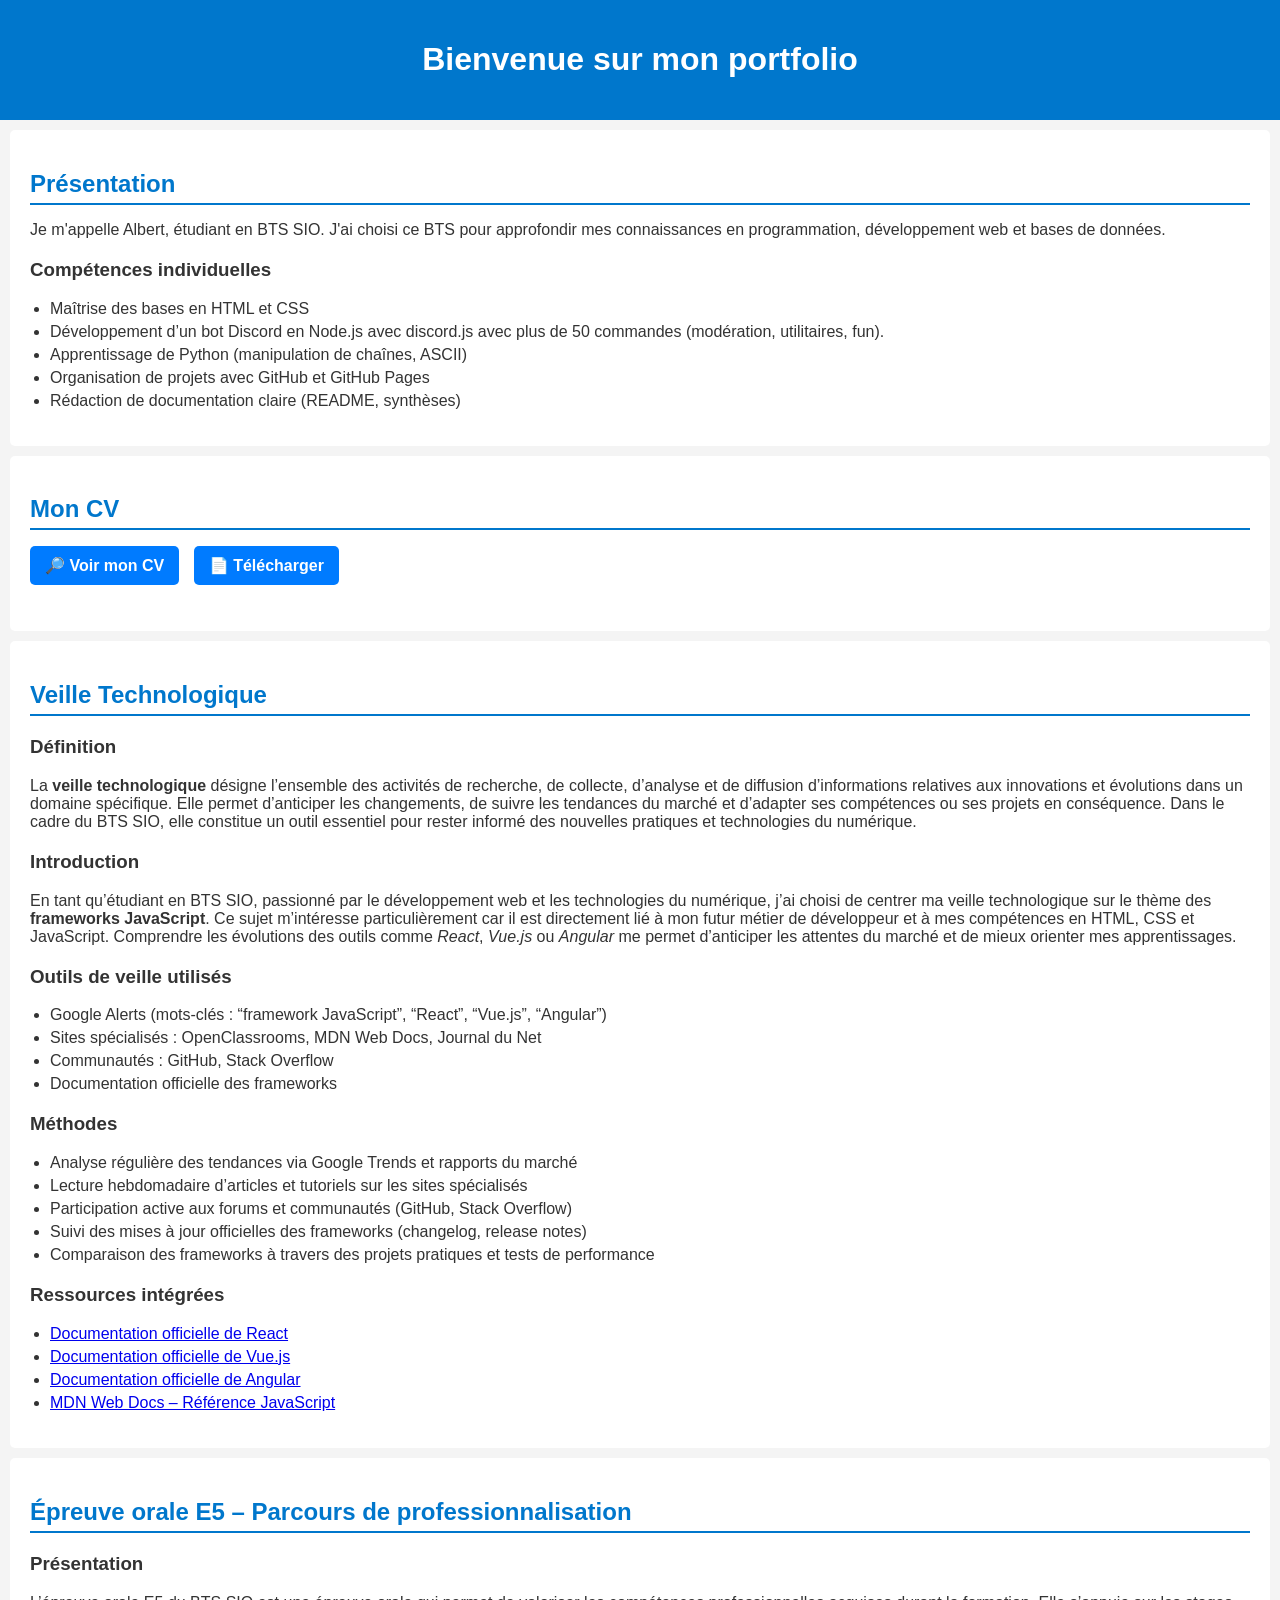
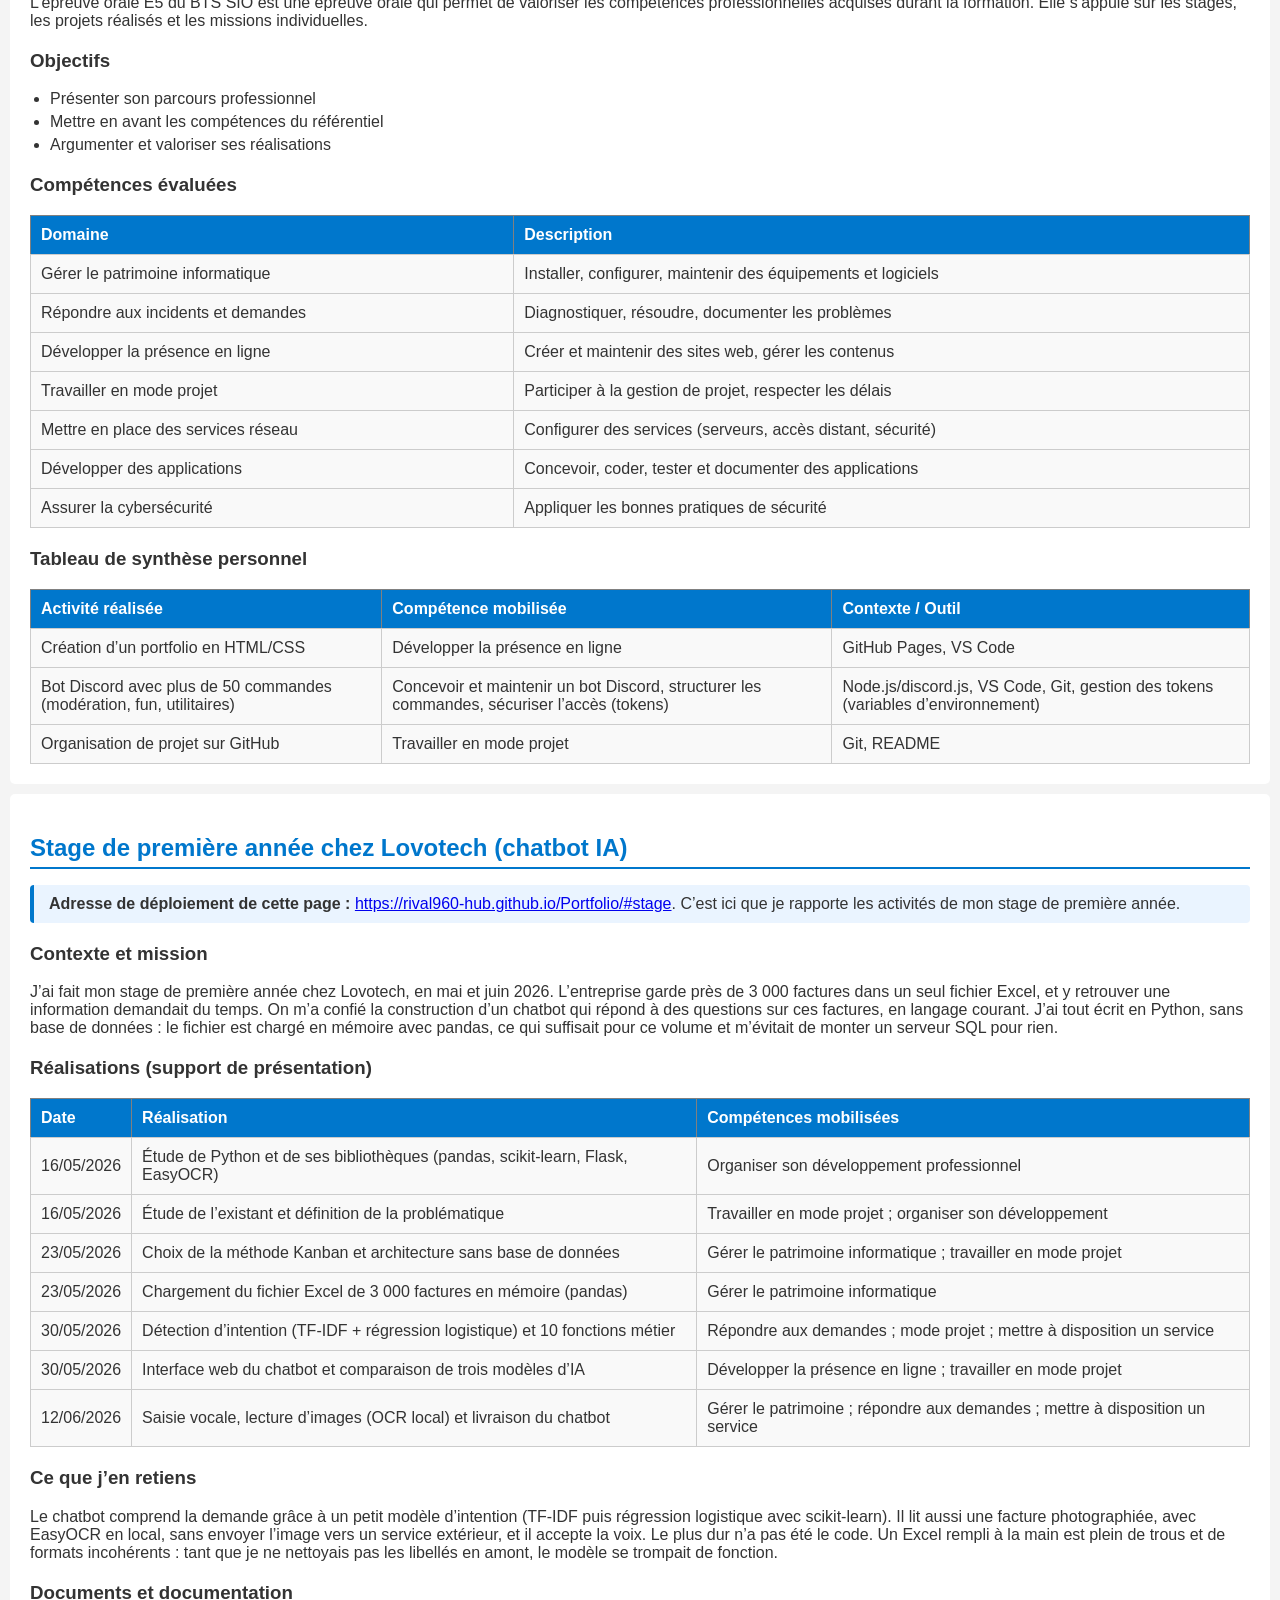
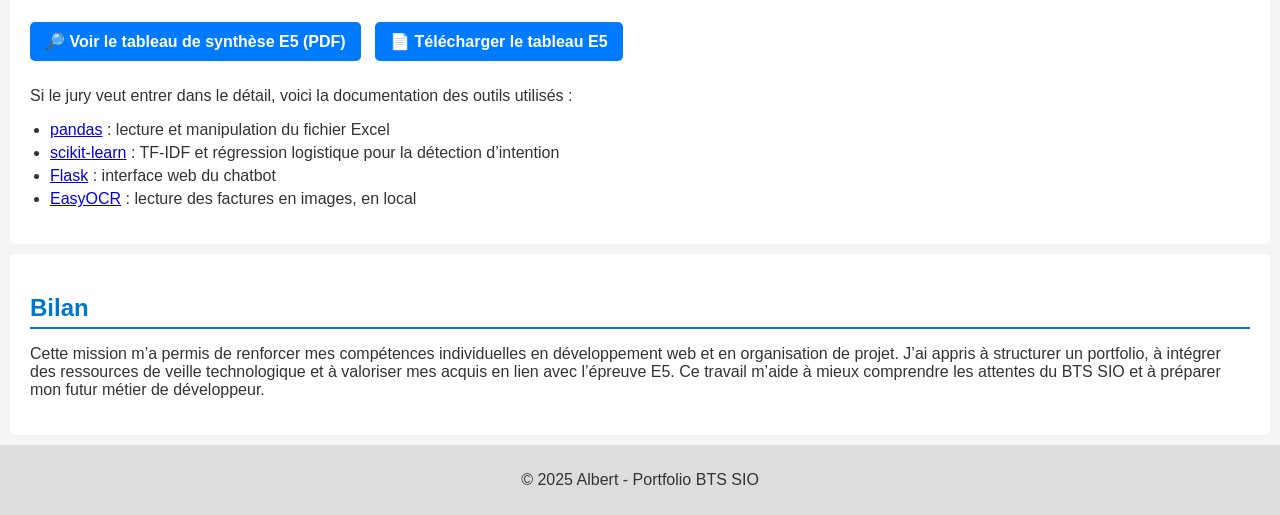
==== index.html @ 411bcbf0 "Add files via upload" ====
<!DOCTYPE html>
<html lang="fr">
<head>
  <meta charset="UTF-8">
  <title>Albert – Portfolio BTS SIO</title>
  <link rel="stylesheet" href="style.css">
  <link rel="icon" type="image/png" href="logo.png">
</head>
<body>
  <header>
    <h1>Bienvenue sur mon portfolio</h1>
  </header>

  <section id="presentation">
  <h2>Présentation</h2>
  <p>Je m'appelle Albert, étudiant en BTS SIO. 
     J'ai choisi ce BTS pour approfondir mes connaissances en programmation, 
     développement web et bases de données.</p>
  <h3>Compétences individuelles</h3>
  <ul>
    <li>Maîtrise des bases en HTML et CSS</li>
    <li>Développement d’un bot Discord en Node.js avec discord.js avec plus de 50 commandes (modération, utilitaires, fun).</li>
    <li>Apprentissage de Python (manipulation de chaînes, ASCII)</li>
    <li>Organisation de projets avec GitHub et GitHub Pages</li>
    <li>Rédaction de documentation claire (README, synthèses)</li>
  </ul>
</section>

  <section id="cv">
    <h2>Mon CV</h2>
    <p>
  <a href="cv.pdf" target="_blank" class="btn-download">🔎 Voir mon CV</a>
  <a href="cv.pdf" download="Albert_CV.pdf" class="btn-download">📄 Télécharger</a>
    </p>
  </section>

  <section id="veille">
  <h2>Veille Technologique</h2>

    <h3>Définition</h3>
  <p>
    La <strong>veille technologique</strong> désigne l’ensemble des activités de recherche, de collecte,
    d’analyse et de diffusion d’informations relatives aux innovations et évolutions dans un domaine
    spécifique. Elle permet d’anticiper les changements, de suivre les tendances du marché et d’adapter
    ses compétences ou ses projets en conséquence. Dans le cadre du BTS SIO, elle constitue un outil
    essentiel pour rester informé des nouvelles pratiques et technologies du numérique.
  </p>

  <h3>Introduction</h3>
  <p>
    En tant qu’étudiant en BTS SIO, passionné par le développement web et les technologies du numérique,
    j’ai choisi de centrer ma veille technologique sur le thème des <strong>frameworks JavaScript</strong>.
    Ce sujet m’intéresse particulièrement car il est directement lié à mon futur métier de développeur
    et à mes compétences en HTML, CSS et JavaScript. Comprendre les évolutions des outils comme
    <em>React</em>, <em>Vue.js</em> ou <em>Angular</em> me permet d’anticiper les attentes du marché
    et de mieux orienter mes apprentissages.
  </p>

  <h3>Outils de veille utilisés</h3>
  <ul>
    <li>Google Alerts (mots-clés : “framework JavaScript”, “React”, “Vue.js”, “Angular”)</li>
    <li>Sites spécialisés : OpenClassrooms, MDN Web Docs, Journal du Net</li>
    <li>Communautés : GitHub, Stack Overflow</li>
    <li>Documentation officielle des frameworks</li>
  </ul>

    <h3>Méthodes</h3>
  <ul>
    <li>Analyse régulière des tendances via Google Trends et rapports du marché</li>
    <li>Lecture hebdomadaire d’articles et tutoriels sur les sites spécialisés</li>
    <li>Participation active aux forums et communautés (GitHub, Stack Overflow)</li>
    <li>Suivi des mises à jour officielles des frameworks (changelog, release notes)</li>
    <li>Comparaison des frameworks à travers des projets pratiques et tests de performance</li>
  </ul>

  <h3>Ressources intégrées</h3>
  <ul>
    <li><a href="https://react.dev/">Documentation officielle de React</a></li>
    <li><a href="https://vuejs.org/">Documentation officielle de Vue.js</a></li>
    <li><a href="https://angular.io/">Documentation officielle de Angular</a></li>
    <li><a href="https://developer.mozilla.org/fr/">MDN Web Docs – Référence JavaScript</a></li>
  </ul>
</section>

  <section id="e5">
  <h2>Épreuve orale E5 – Parcours de professionnalisation</h2>

  <h3>Présentation</h3>
  <p>
    L’épreuve orale E5 du BTS SIO est une épreuve orale qui permet de valoriser les compétences professionnelles 
    acquises durant la formation. Elle s’appuie sur les stages, les projets réalisés et les missions individuelles.
  </p>

  <h3>Objectifs</h3>
  <ul>
    <li>Présenter son parcours professionnel</li>
    <li>Mettre en avant les compétences du référentiel</li>
    <li>Argumenter et valoriser ses réalisations</li>
  </ul>

  <h3>Compétences évaluées</h3>
  <table border="1" cellpadding="8" cellspacing="0">
    <thead>
      <tr>
        <th>Domaine</th>
        <th>Description</th>
      </tr>
    </thead>
    <tbody>
      <tr>
        <td>Gérer le patrimoine informatique</td>
        <td>Installer, configurer, maintenir des équipements et logiciels</td>
      </tr>
      <tr>
        <td>Répondre aux incidents et demandes</td>
        <td>Diagnostiquer, résoudre, documenter les problèmes</td>
      </tr>
      <tr>
        <td>Développer la présence en ligne</td>
        <td>Créer et maintenir des sites web, gérer les contenus</td>
      </tr>
      <tr>
        <td>Travailler en mode projet</td>
        <td>Participer à la gestion de projet, respecter les délais</td>
      </tr>
      <tr>
        <td>Mettre en place des services réseau</td>
        <td>Configurer des services (serveurs, accès distant, sécurité)</td>
      </tr>
      <tr>
        <td>Développer des applications</td>
        <td>Concevoir, coder, tester et documenter des applications</td>
      </tr>
      <tr>
        <td>Assurer la cybersécurité</td>
        <td>Appliquer les bonnes pratiques de sécurité</td>
      </tr>
    </tbody>
  </table>

  <h3>Tableau de synthèse personnel</h3>
  <table border="1" cellpadding="8" cellspacing="0">
    <thead>
      <tr>
        <th>Activité réalisée</th>
        <th>Compétence mobilisée</th>
        <th>Contexte / Outil</th>
      </tr>
    </thead>
    <tbody>
      <tr>
        <td>Création d’un portfolio en HTML/CSS</td>
        <td>Développer la présence en ligne</td>
        <td>GitHub Pages, VS Code</td>
      </tr>
      <tr>
        <td>Bot Discord avec plus de 50 commandes (modération, fun, utilitaires)</td>
        <td>Concevoir et maintenir un bot Discord, structurer les commandes, sécuriser l’accès (tokens)</td>
        <td>Node.js/discord.js, VS Code, Git, gestion des tokens (variables d’environnement)</td>
      </tr>
      <tr>
        <td>Organisation de projet sur GitHub</td>
        <td>Travailler en mode projet</td>
        <td>Git, README</td>
      </tr>
    </tbody>
  </table>
</section>

  <section id="stage">
  <h2>Stage de première année chez Lovotech (chatbot IA)</h2>

  <p class="deploiement">
    <strong>Adresse de déploiement de cette page :</strong>
    <a href="https://rival960-hub.github.io/Portfolio/#stage">https://rival960-hub.github.io/Portfolio/#stage</a>.
    C’est ici que je rapporte les activités de mon stage de première année.
  </p>

  <h3>Contexte et mission</h3>
  <p>
    J’ai fait mon stage de première année chez Lovotech, en mai et juin 2026. L’entreprise garde
    près de 3 000 factures dans un seul fichier Excel, et y retrouver une information demandait du
    temps. On m’a confié la construction d’un chatbot qui répond à des questions sur ces factures,
    en langage courant. J’ai tout écrit en Python, sans base de données : le fichier est chargé en
    mémoire avec pandas, ce qui suffisait pour ce volume et m’évitait de monter un serveur SQL pour rien.
  </p>

  <h3>Réalisations (support de présentation)</h3>
  <table border="1" cellpadding="8" cellspacing="0">
    <thead>
      <tr>
        <th>Date</th>
        <th>Réalisation</th>
        <th>Compétences mobilisées</th>
      </tr>
    </thead>
    <tbody>
      <tr>
        <td>16/05/2026</td>
        <td>Étude de Python et de ses bibliothèques (pandas, scikit-learn, Flask, EasyOCR)</td>
        <td>Organiser son développement professionnel</td>
      </tr>
      <tr>
        <td>16/05/2026</td>
        <td>Étude de l’existant et définition de la problématique</td>
        <td>Travailler en mode projet ; organiser son développement</td>
      </tr>
      <tr>
        <td>23/05/2026</td>
        <td>Choix de la méthode Kanban et architecture sans base de données</td>
        <td>Gérer le patrimoine informatique ; travailler en mode projet</td>
      </tr>
      <tr>
        <td>23/05/2026</td>
        <td>Chargement du fichier Excel de 3 000 factures en mémoire (pandas)</td>
        <td>Gérer le patrimoine informatique</td>
      </tr>
      <tr>
        <td>30/05/2026</td>
        <td>Détection d’intention (TF-IDF + régression logistique) et 10 fonctions métier</td>
        <td>Répondre aux demandes ; mode projet ; mettre à disposition un service</td>
      </tr>
      <tr>
        <td>30/05/2026</td>
        <td>Interface web du chatbot et comparaison de trois modèles d’IA</td>
        <td>Développer la présence en ligne ; travailler en mode projet</td>
      </tr>
      <tr>
        <td>12/06/2026</td>
        <td>Saisie vocale, lecture d’images (OCR local) et livraison du chatbot</td>
        <td>Gérer le patrimoine ; répondre aux demandes ; mettre à disposition un service</td>
      </tr>
    </tbody>
  </table>

  <h3>Ce que j’en retiens</h3>
  <p>
    Le chatbot comprend la demande grâce à un petit modèle d’intention (TF-IDF puis régression
    logistique avec scikit-learn). Il lit aussi une facture photographiée, avec EasyOCR en local,
    sans envoyer l’image vers un service extérieur, et il accepte la voix. Le plus dur n’a pas été
    le code. Un Excel rempli à la main est plein de trous et de formats incohérents : tant que je ne
    nettoyais pas les libellés en amont, le modèle se trompait de fonction.
  </p>

  <h3>Documents et documentation</h3>
  <p>
    <a href="Tableau_Synthese_E5_BTS_SIO_Lovotech.pdf" target="_blank" class="btn-download">🔎 Voir le tableau de synthèse E5 (PDF)</a>
    <a href="Tableau_Synthese_E5_BTS_SIO_Lovotech.pdf" download class="btn-download">📄 Télécharger le tableau E5</a>
  </p>
  <p>Si le jury veut entrer dans le détail, voici la documentation des outils utilisés :</p>
  <ul>
    <li><a href="https://pandas.pydata.org/docs/" target="_blank">pandas</a> : lecture et manipulation du fichier Excel</li>
    <li><a href="https://scikit-learn.org/stable/" target="_blank">scikit-learn</a> : TF-IDF et régression logistique pour la détection d’intention</li>
    <li><a href="https://flask.palletsprojects.com/" target="_blank">Flask</a> : interface web du chatbot</li>
    <li><a href="https://www.jaided.ai/easyocr/" target="_blank">EasyOCR</a> : lecture des factures en images, en local</li>
  </ul>
</section>

  <section id="bilan">
  <h2>Bilan</h2>
  <p>
    Cette mission m’a permis de renforcer mes compétences individuelles en développement web et en organisation de projet.
    J’ai appris à structurer un portfolio, à intégrer des ressources de veille technologique et à valoriser mes acquis
    en lien avec l’épreuve E5. Ce travail m’aide à mieux comprendre les attentes du BTS SIO et à préparer mon futur métier
    de développeur.
  </p>
</section>

  <footer>
    <p>© 2025 Albert - Portfolio BTS SIO</p>
  </footer>
</body>
</html>
---- style.css ----
body {
  font-family: Arial, sans-serif;
  margin: 0;
  padding: 0;
  background: #f4f4f4;
  color: #333;
}

header {
  background: #0077cc;
  color: white;
  padding: 20px;
  text-align: center;
}

nav ul {
  list-style: none;
  padding: 0;
}

nav ul li {
  display: inline;
  margin: 0 10px;
}

/* Les sections de tout le web */
section {
  padding: 20px;
  background: white;
  margin: 10px;
  border-radius: 5px;
}

/* Le bas du web */
footer {
  text-align: center;
  padding: 10px;
  background: #ddd;

}

/* Titres internes */
section h2 {
  color: #0077cc;
  border-bottom: 2px solid #0077cc;
  padding-bottom: 5px;
  margin-bottom: 15px;
}

section h3 {
  color: #333;
  margin-top: 20px;
}

/* Tableaux */
table {
  width: 100%;
  border-collapse: collapse;
  margin-top: 10px;
}

table th {
  background-color: #0077cc;
  color: white;
  padding: 10px;
  text-align: left;
}

table td {
  background-color: #f9f9f9;
  padding: 10px;
  border: 1px solid #ccc;
}

/* Liste à puces */
ul {
  padding-left: 20px;
}

ul li {
  margin-bottom: 5px;
}

/* Bloc adresse de déploiement (section stage) */
.deploiement {
  background-color: #eaf4ff;
  border-left: 4px solid #0077cc;
  padding: 10px 15px;
  border-radius: 4px;
}

.btn-download {
  display: inline-block;
  background-color: #007BFF; /* bleu moderne */
  color: white;
  padding: 10px 15px;
  border-radius: 5px;
  text-decoration: none;
  font-weight: bold;
  transition: background-color 0.3s ease;
  margin-right: 10px; /* espace entre les boutons */
  margin-bottom: 10px; /* évite le chevauchement vertical si responsive */
  white-space: nowrap; /* empêche le texte de passer à la ligne */
}

.btn-download:hover {
  background-color: #0056b3; /* bleu plus foncé au survol */
}
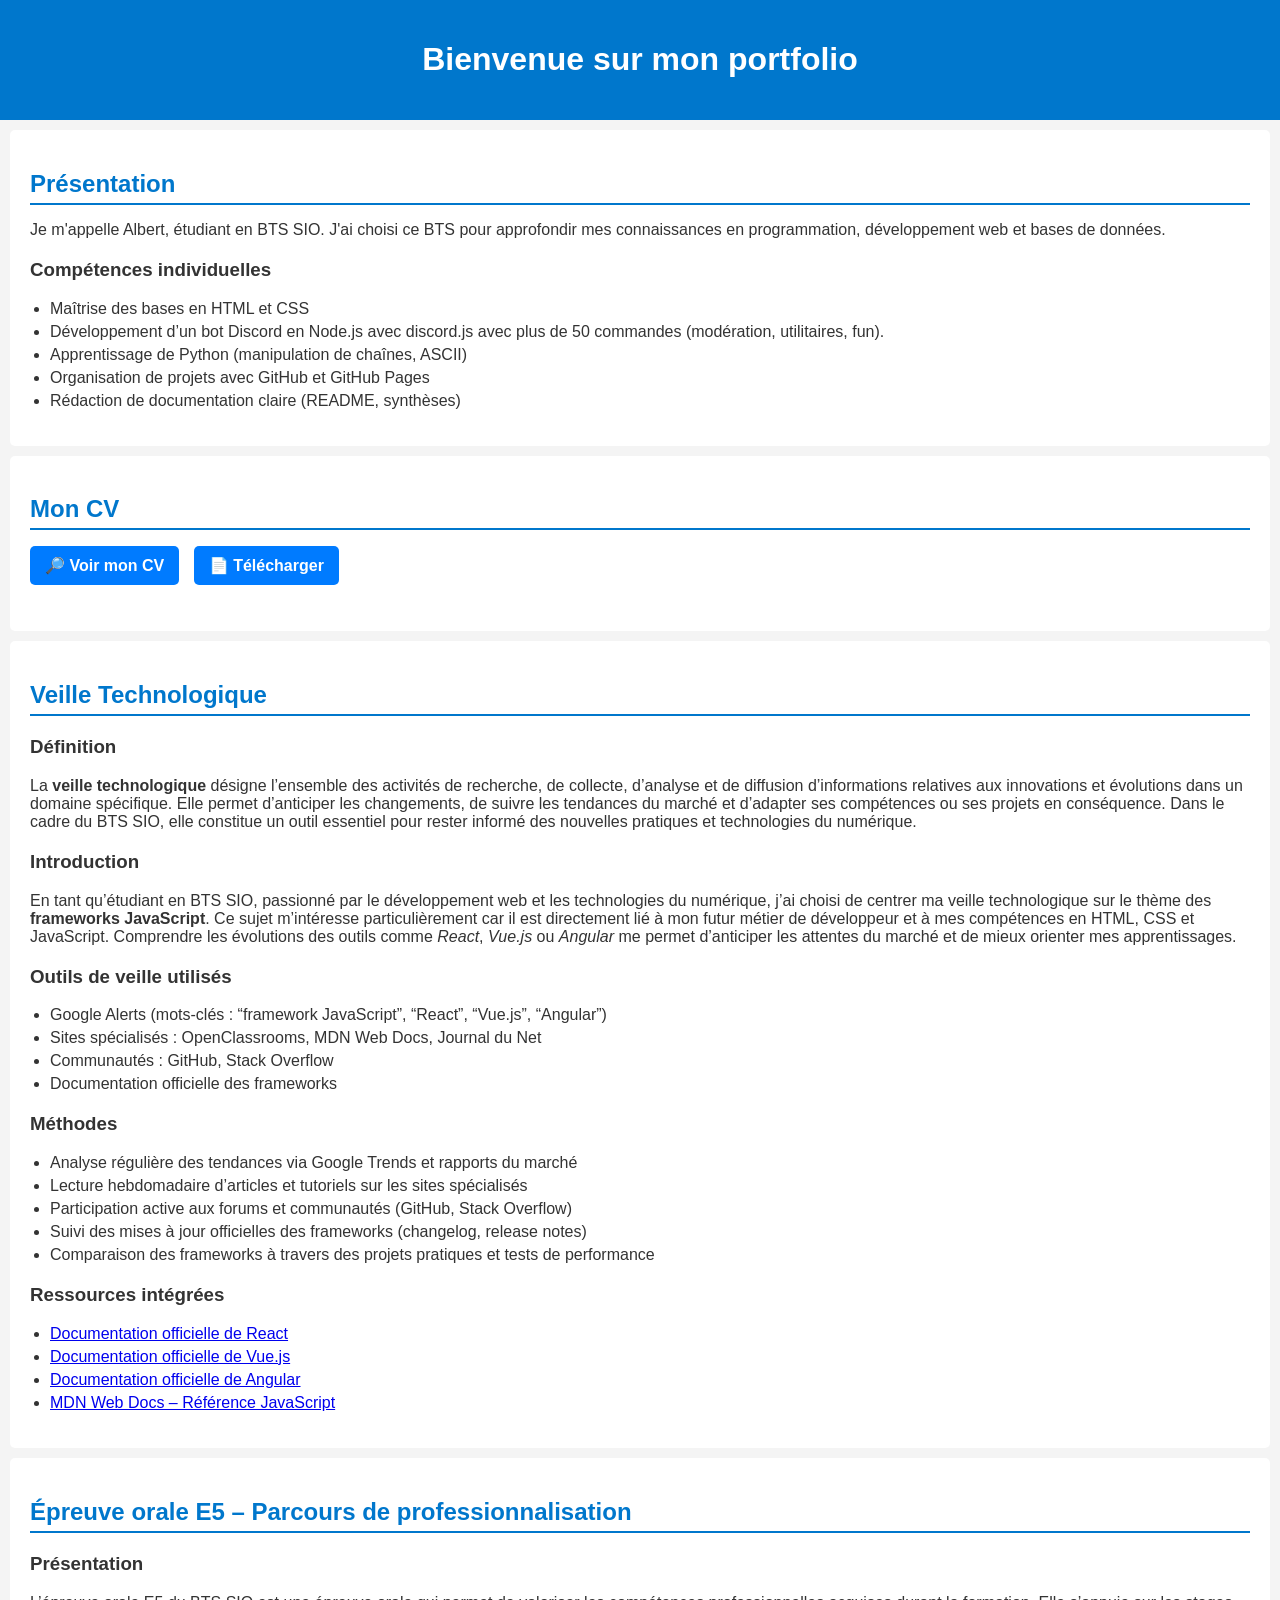
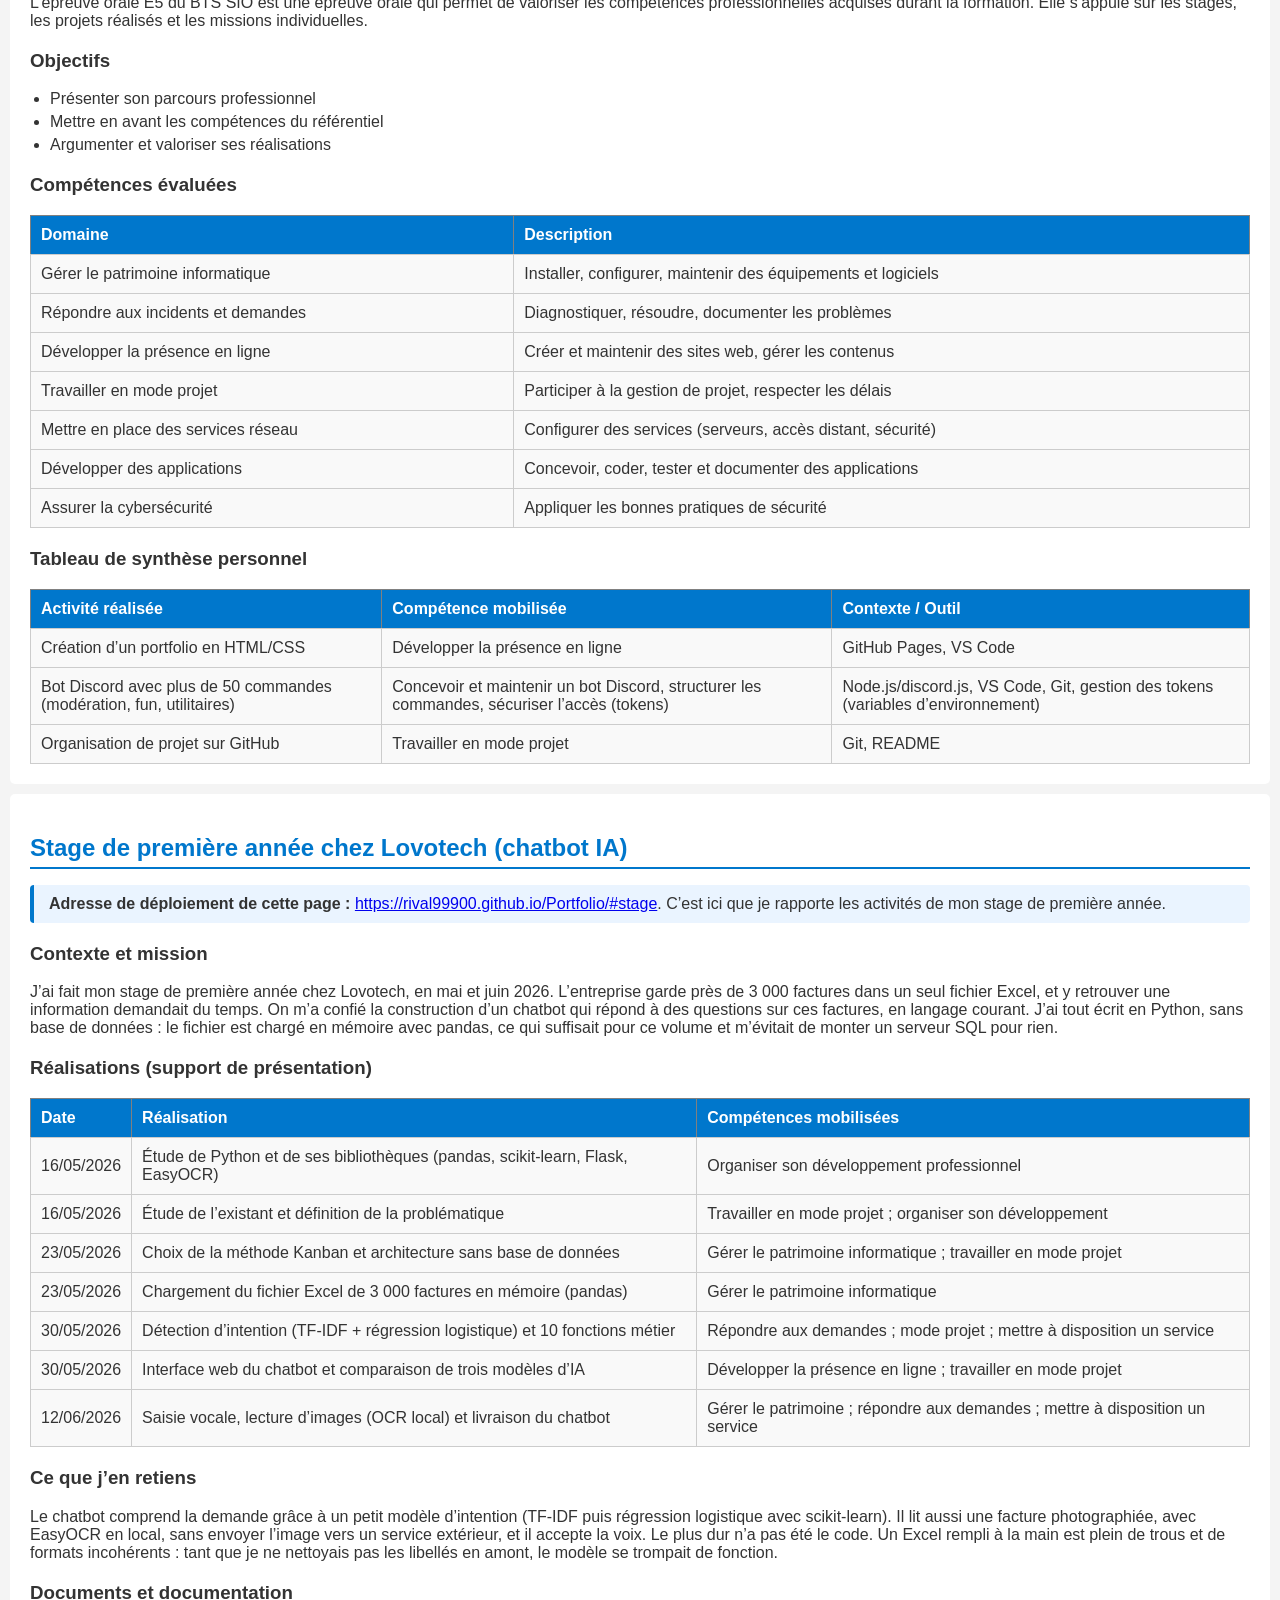
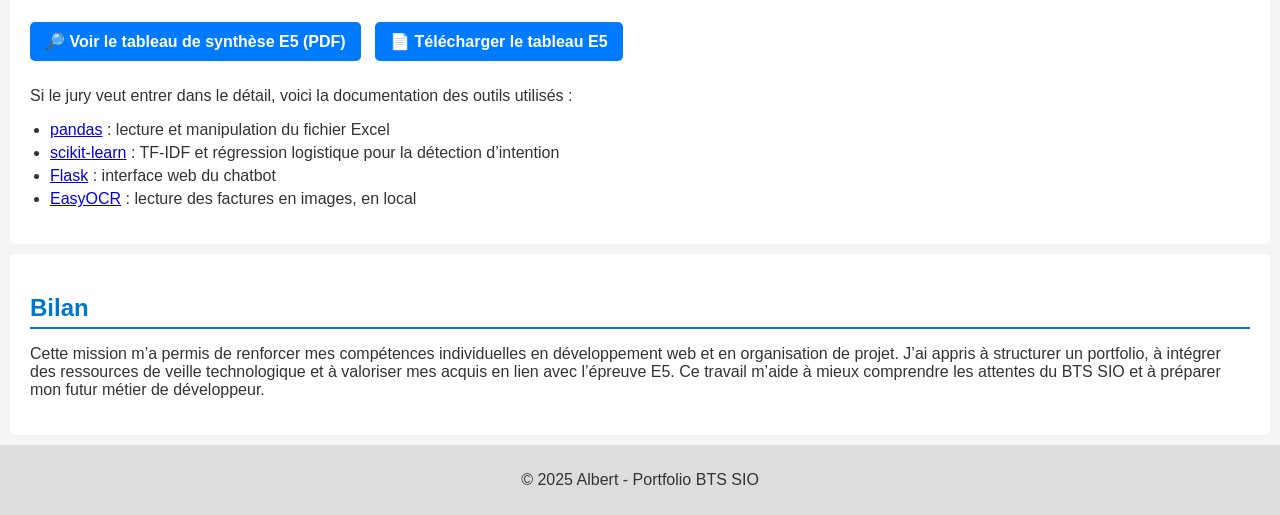
==== commit c3168d62: "Update index.html" ====
--- a/index.html
+++ b/index.html
@@ -172,7 +172,7 @@
 
   <p class="deploiement">
     <strong>Adresse de déploiement de cette page :</strong>
-    <a href="https://rival960-hub.github.io/Portfolio/#stage">https://rival960-hub.github.io/Portfolio/#stage</a>.
+    <a href="https://rival960-hub.github.io/Portfolio/#stage">https://rival99900.github.io/Portfolio/#stage</a>.
     C’est ici que je rapporte les activités de mon stage de première année.
   </p>
 
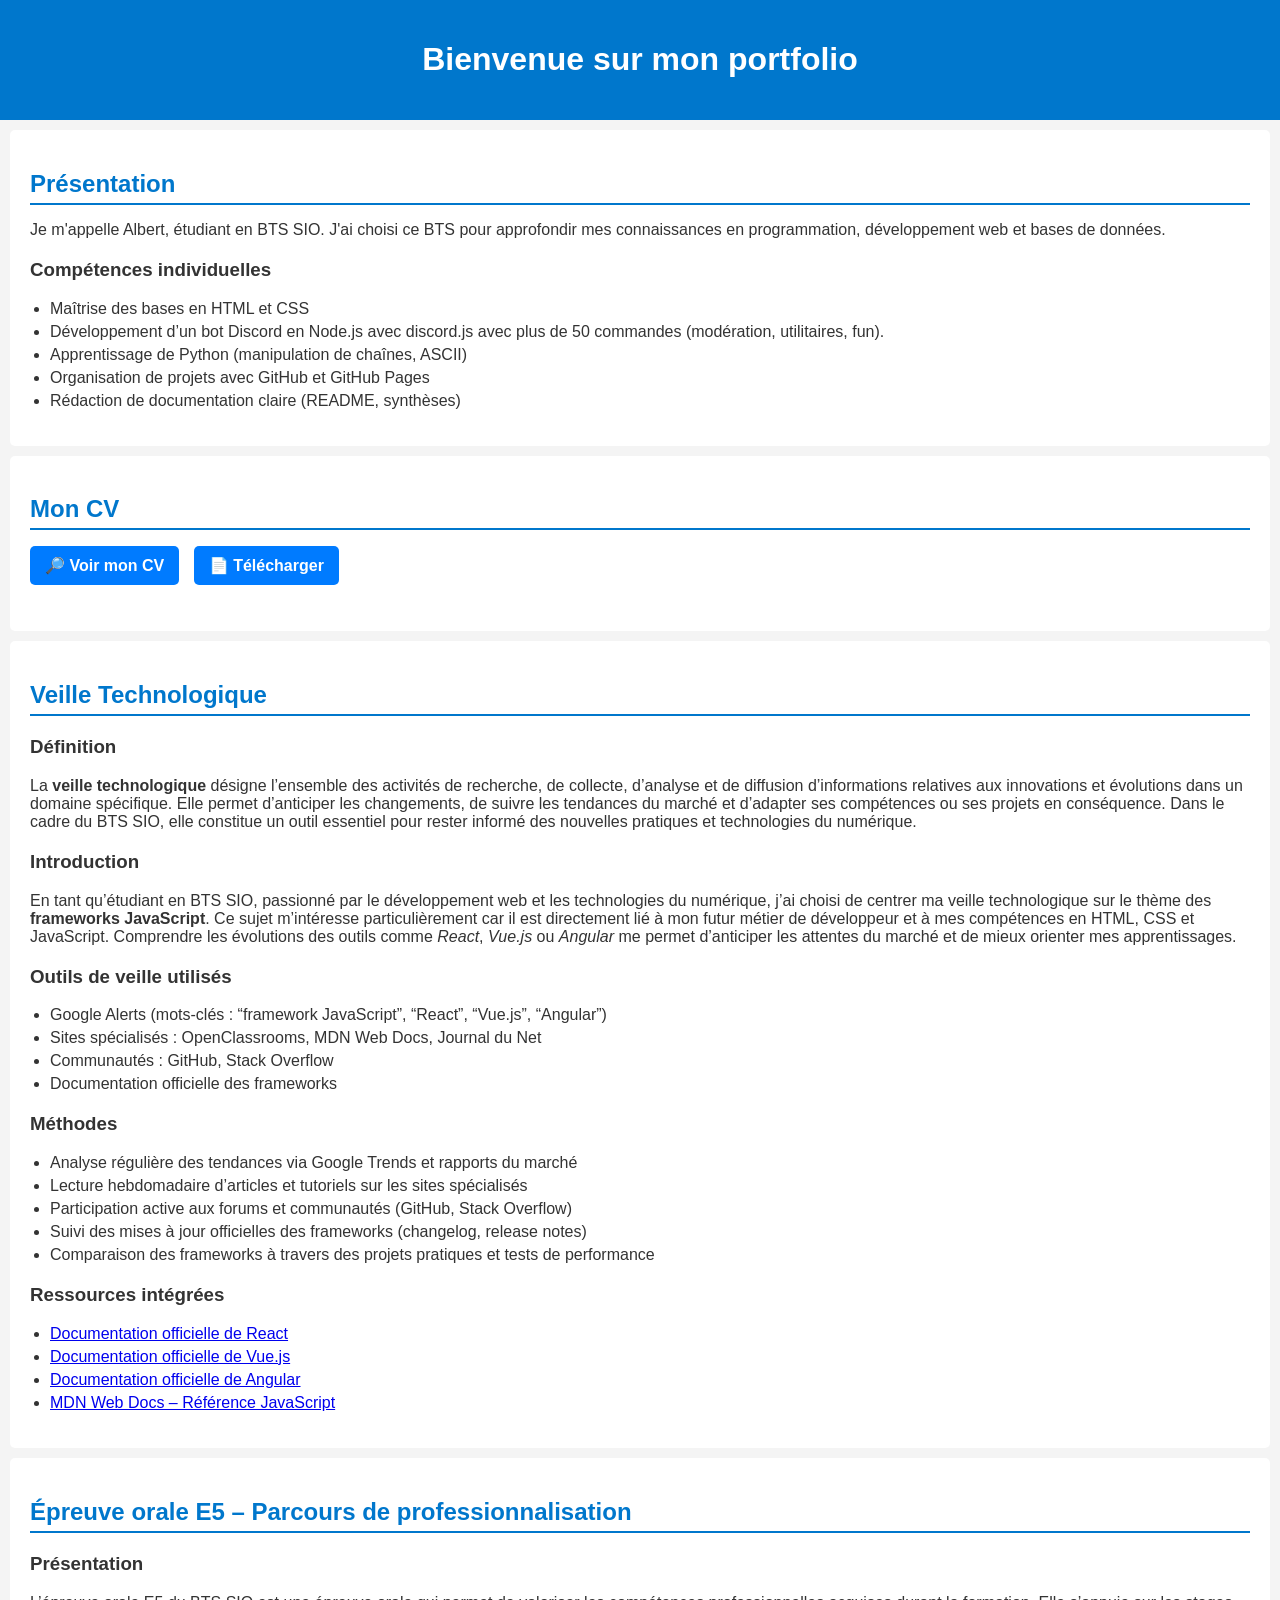
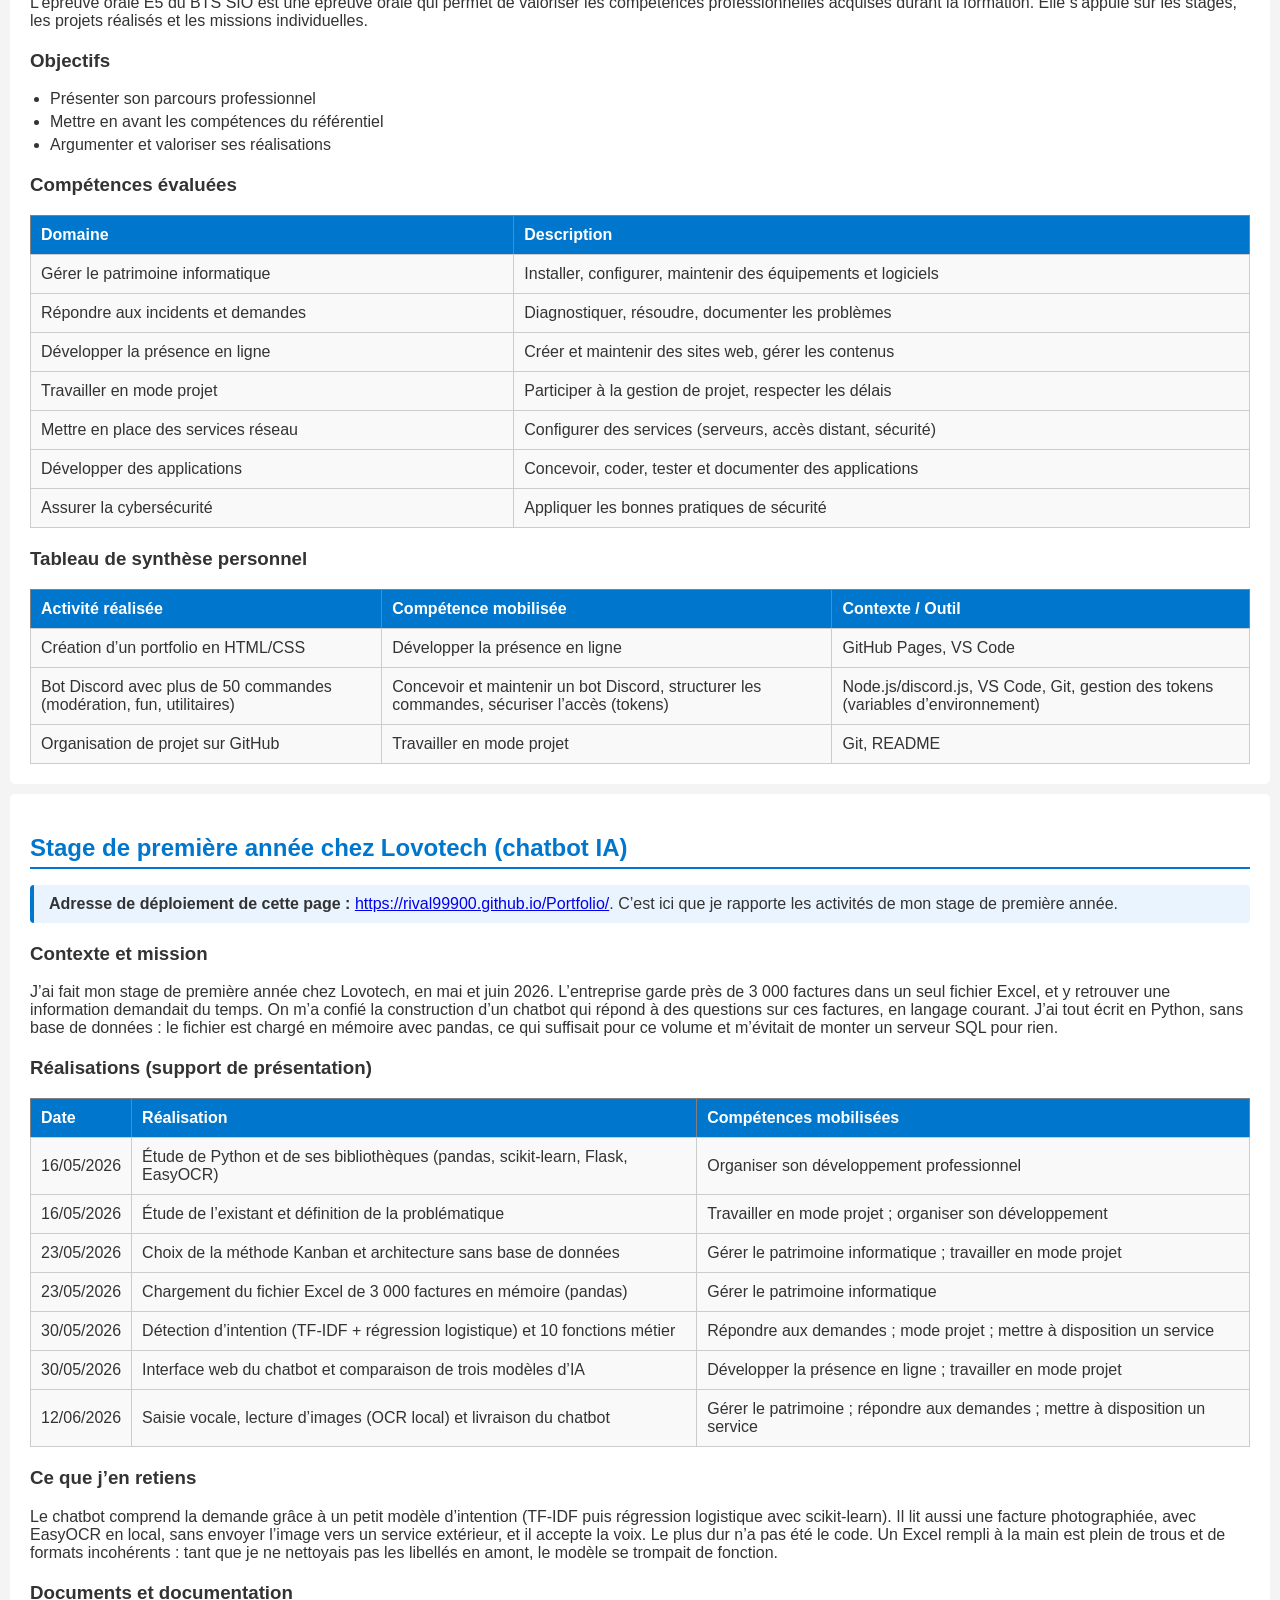
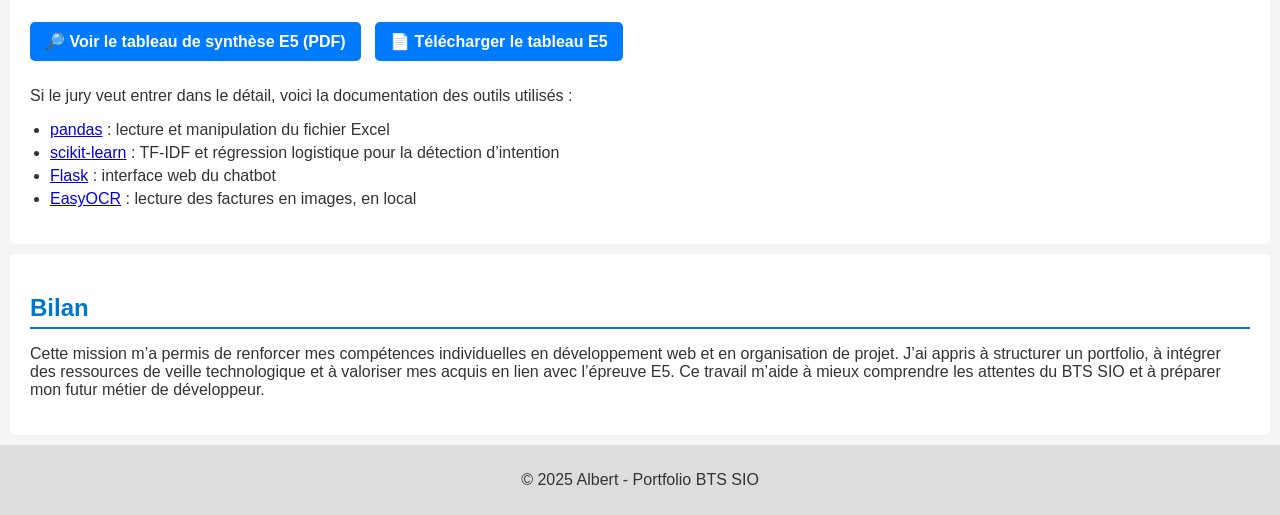
==== commit fcf5e99d: "Update index.html" ====
--- a/index.html
+++ b/index.html
@@ -172,7 +172,7 @@
 
   <p class="deploiement">
     <strong>Adresse de déploiement de cette page :</strong>
-    <a href="https://rival960-hub.github.io/Portfolio/#stage">https://rival99900.github.io/Portfolio/#stage</a>.
+    <a href="https://rival960-hub.github.io/Portfolio/#stage">https://rival99900.github.io/Portfolio/</a>.
     C’est ici que je rapporte les activités de mon stage de première année.
   </p>
 
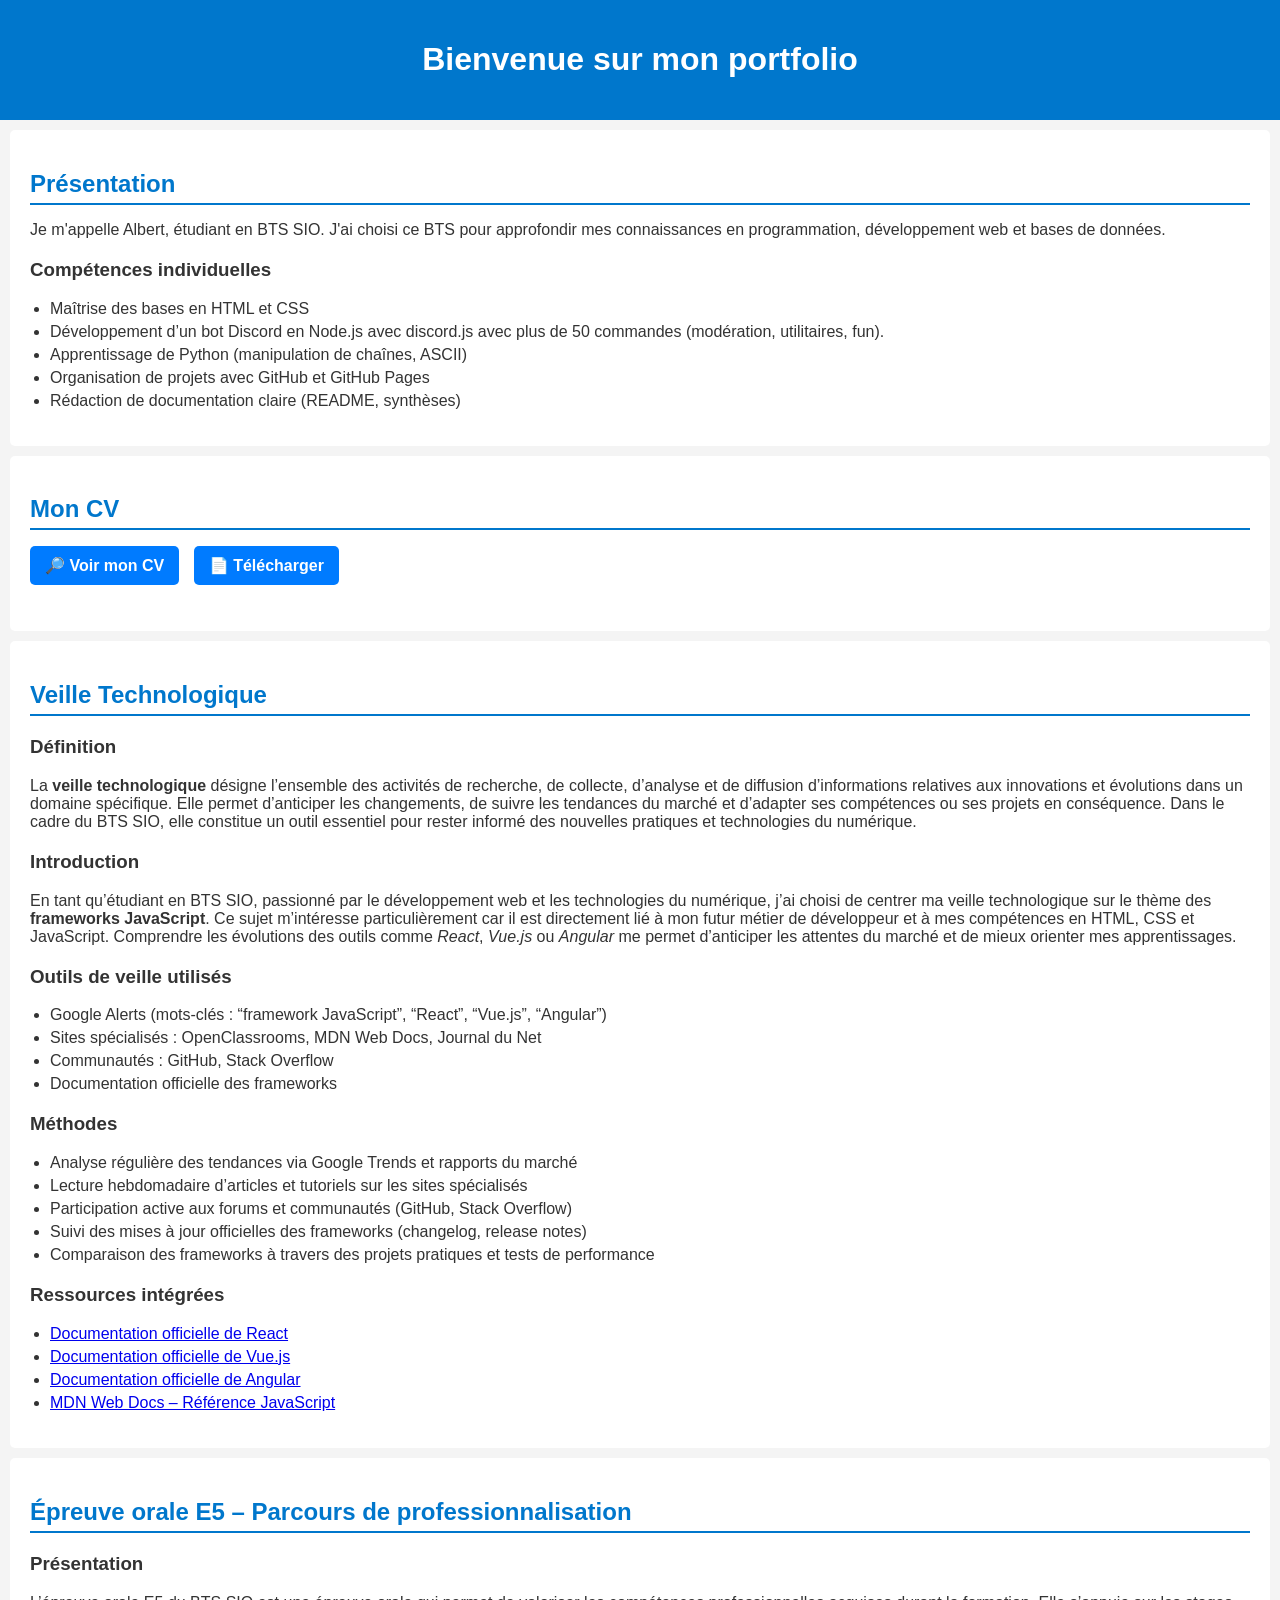
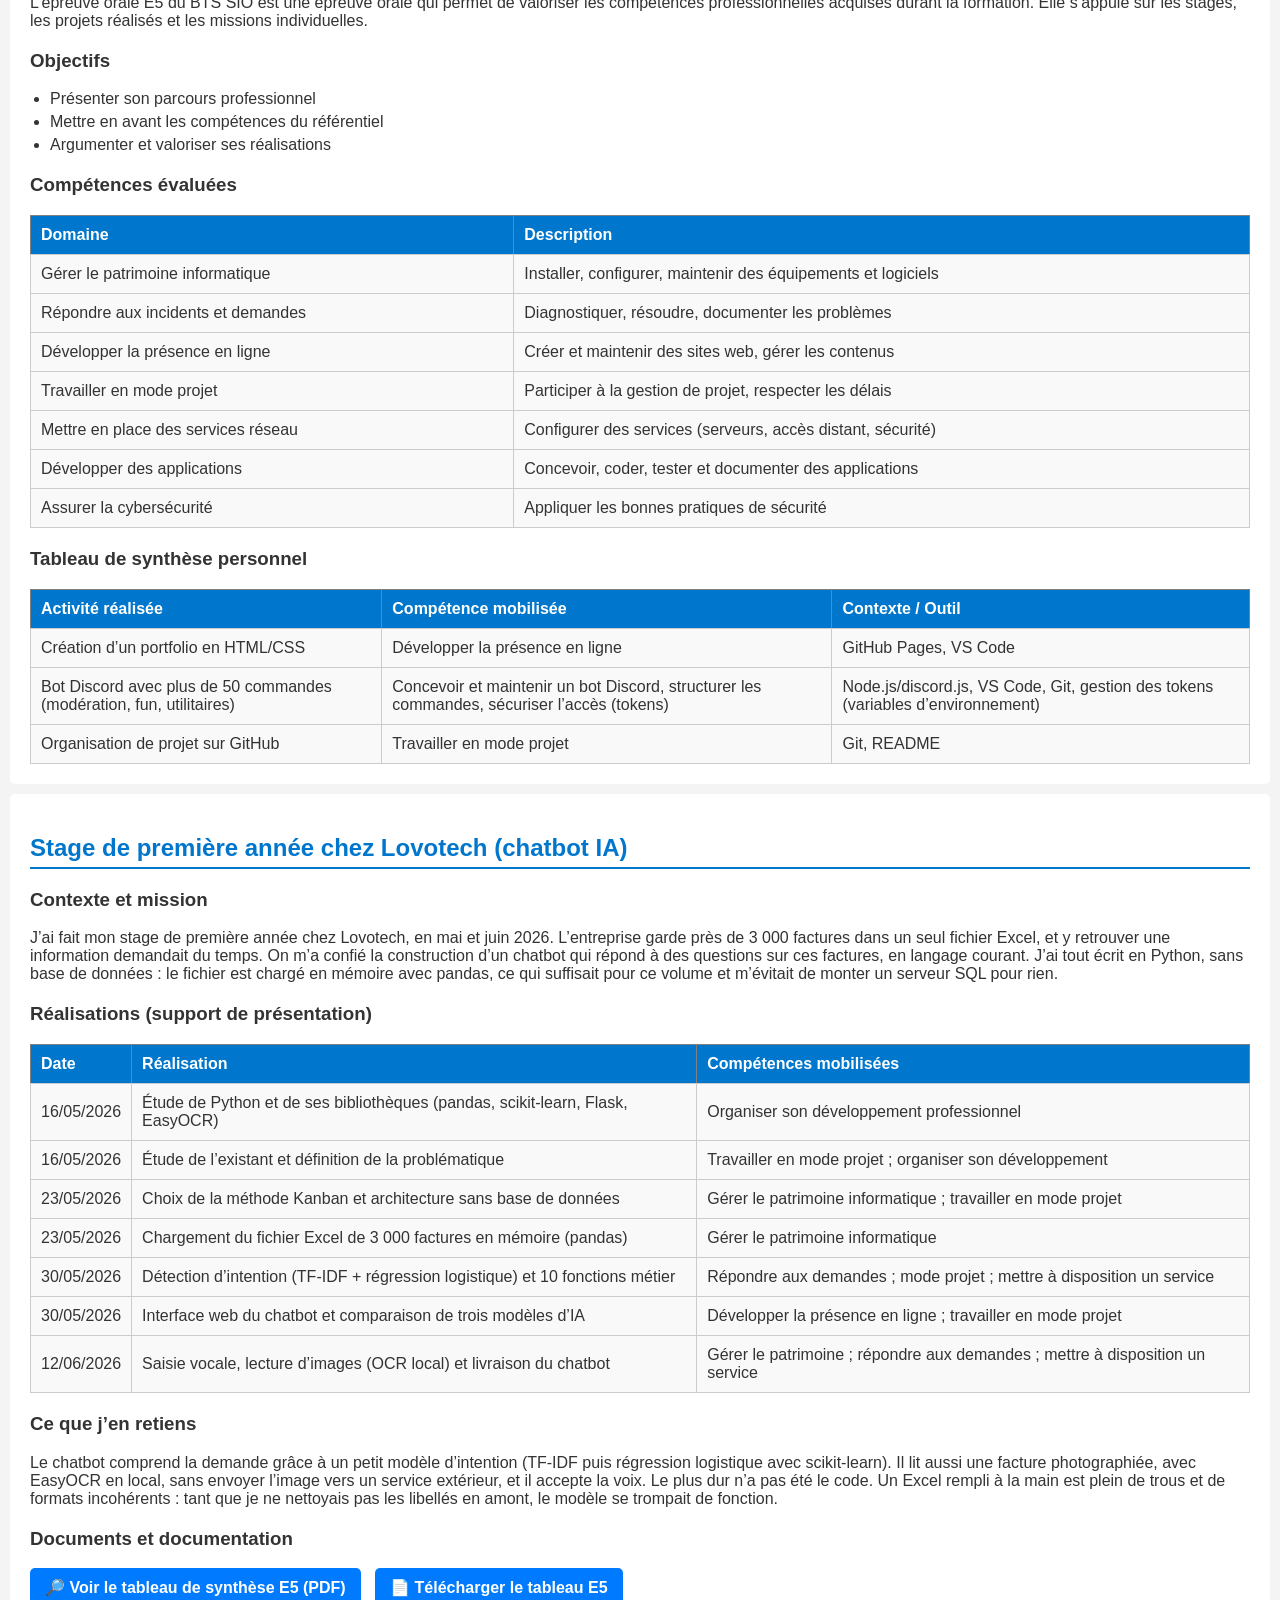
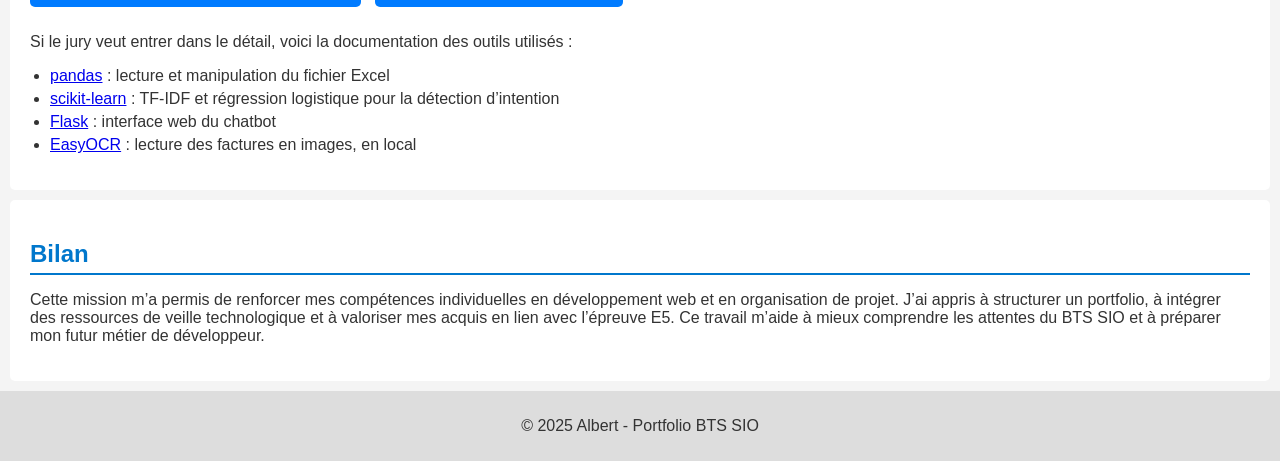
==== commit d7d1a06e: "Maj de l'index.php Suppression d'une phrase qui ne sert a rien." ====
--- a/index.html
+++ b/index.html
@@ -170,12 +170,6 @@
   <section id="stage">
   <h2>Stage de première année chez Lovotech (chatbot IA)</h2>
 
-  <p class="deploiement">
-    <strong>Adresse de déploiement de cette page :</strong>
-    <a href="https://rival960-hub.github.io/Portfolio/#stage">https://rival99900.github.io/Portfolio/</a>.
-    C’est ici que je rapporte les activités de mon stage de première année.
-  </p>
-
   <h3>Contexte et mission</h3>
   <p>
     J’ai fait mon stage de première année chez Lovotech, en mai et juin 2026. L’entreprise garde
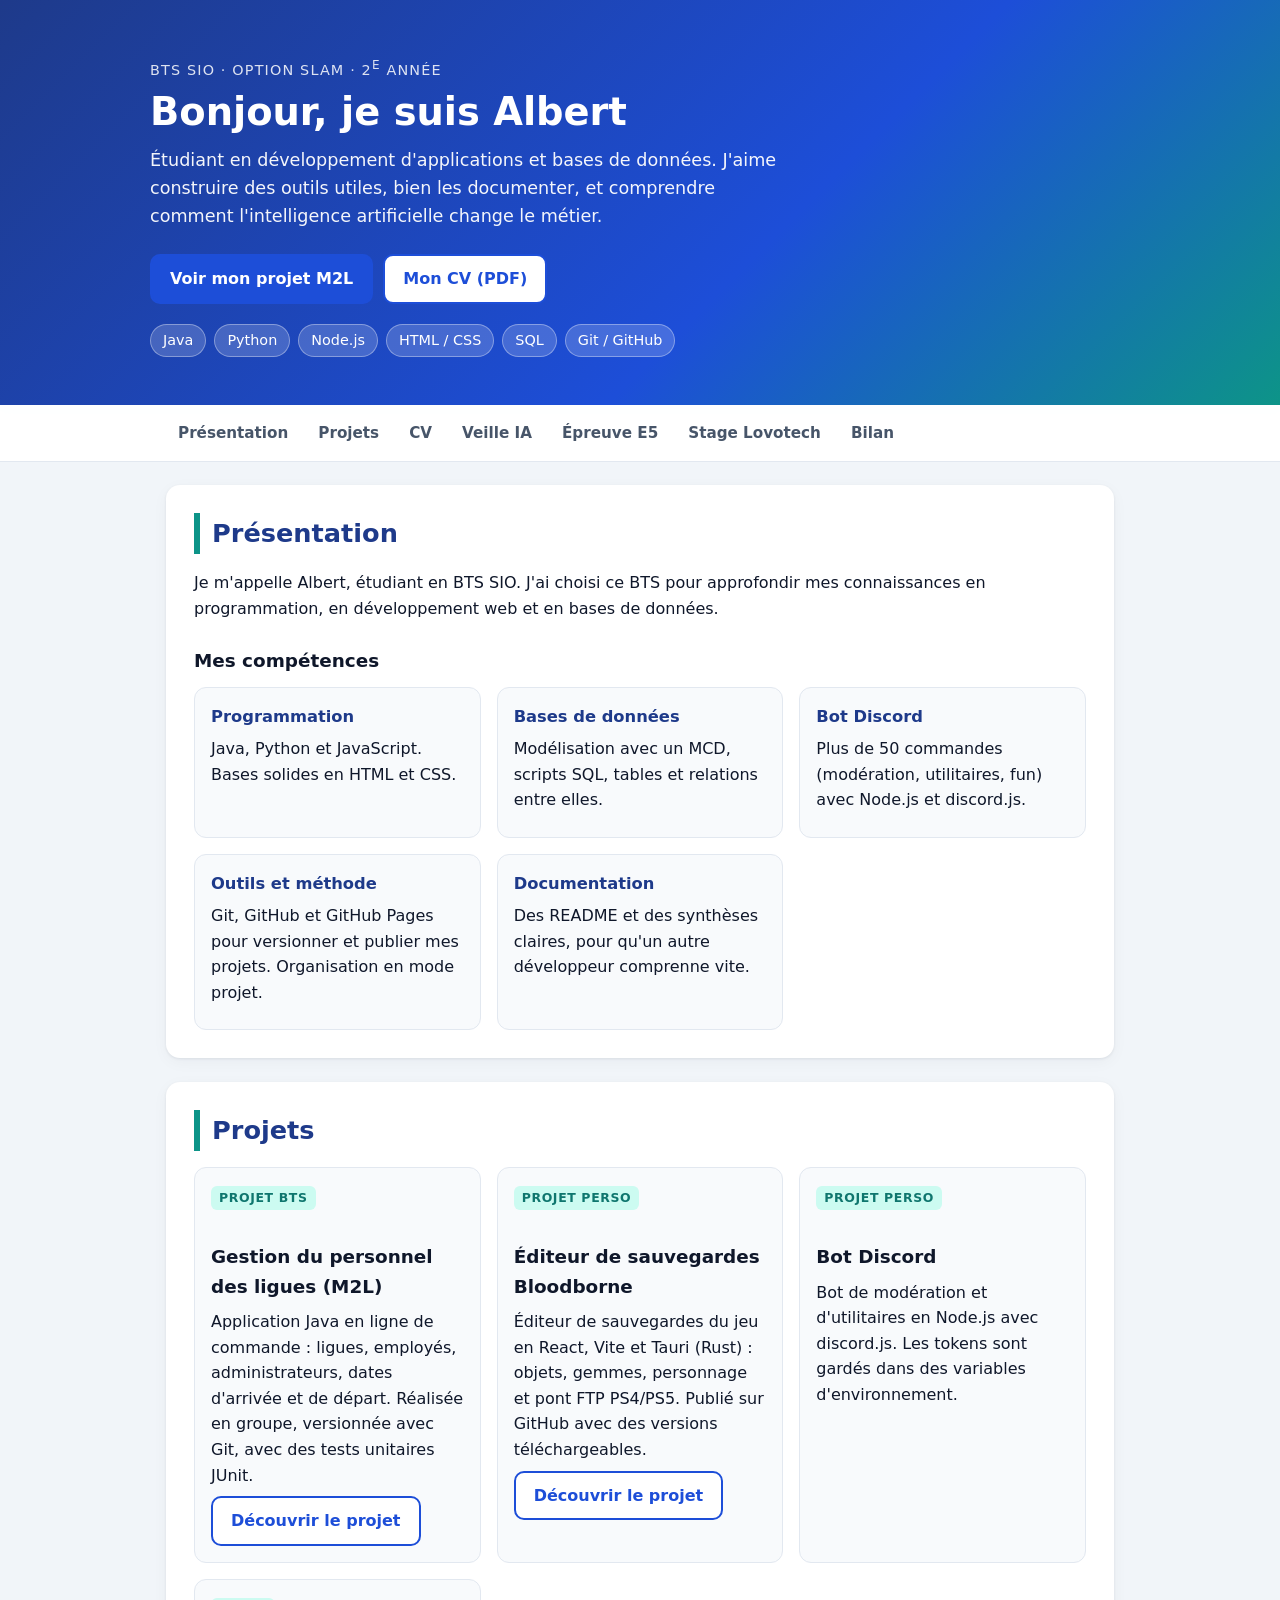
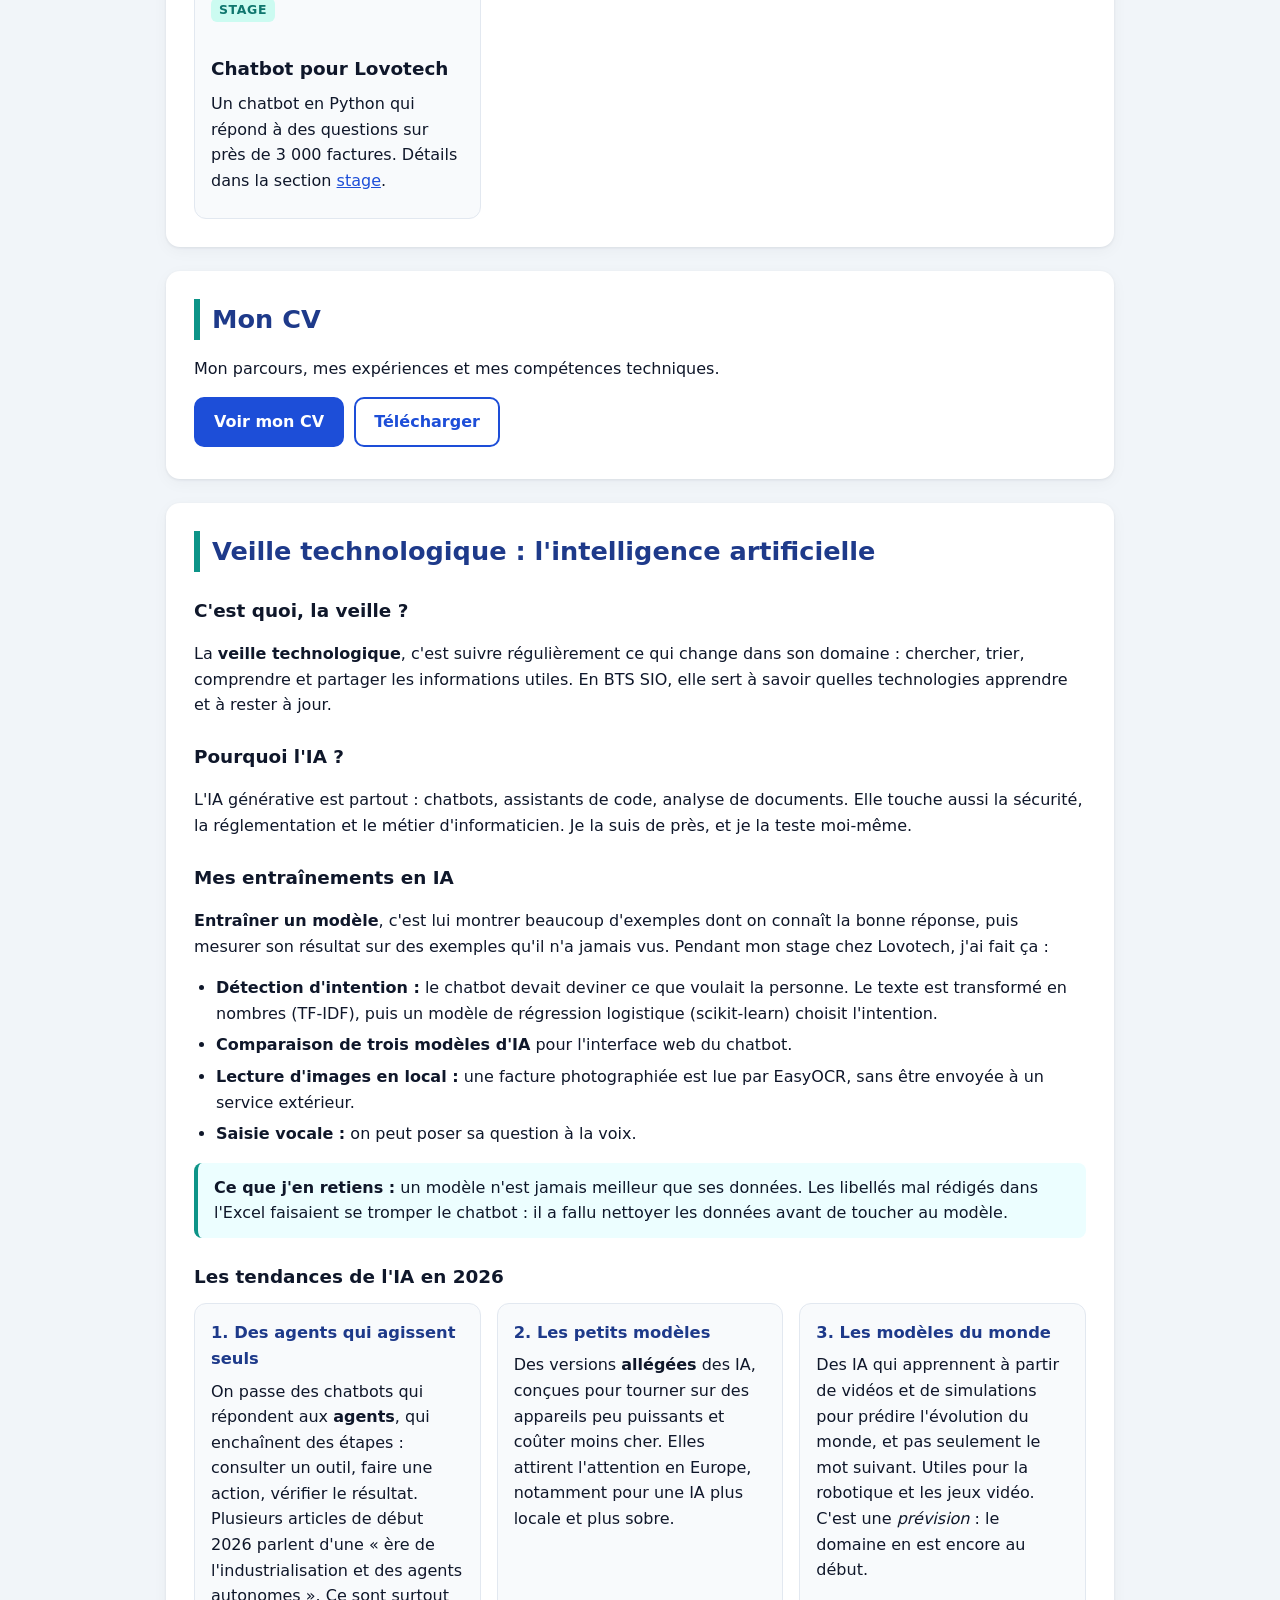
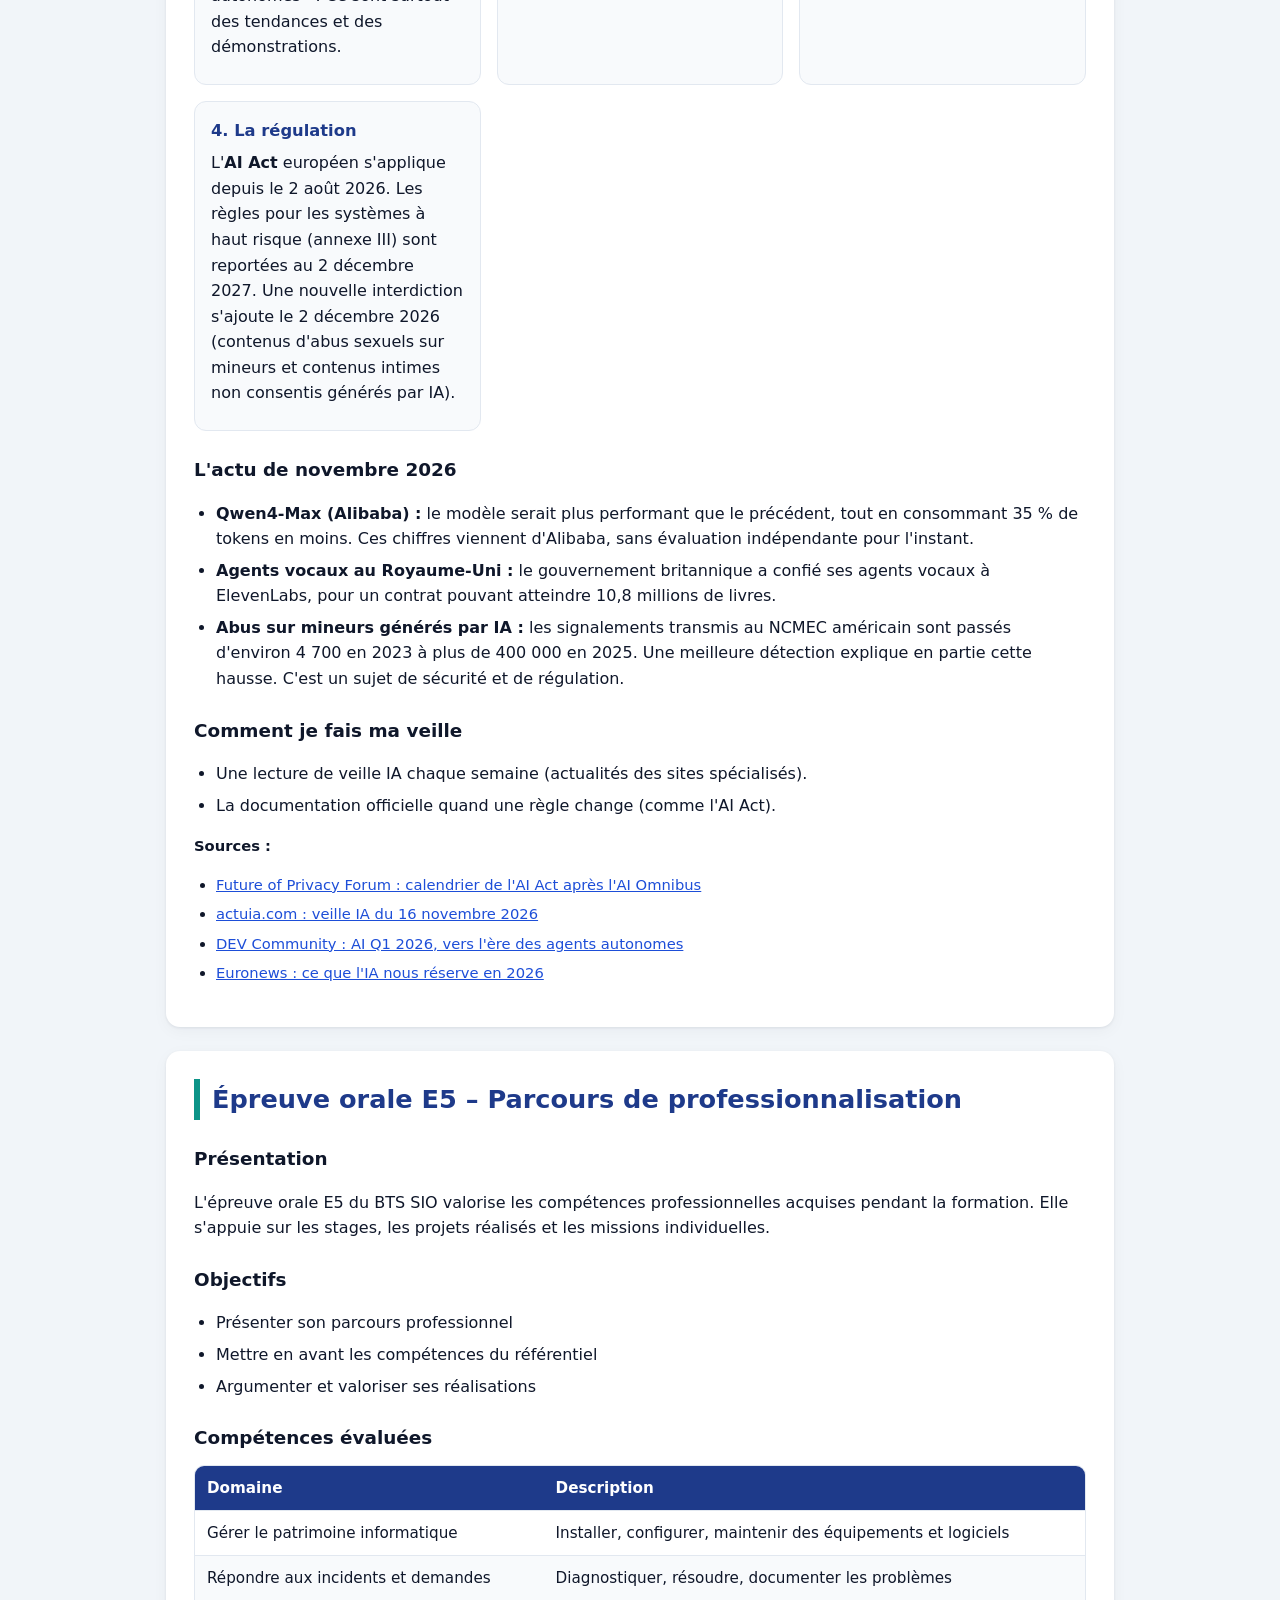
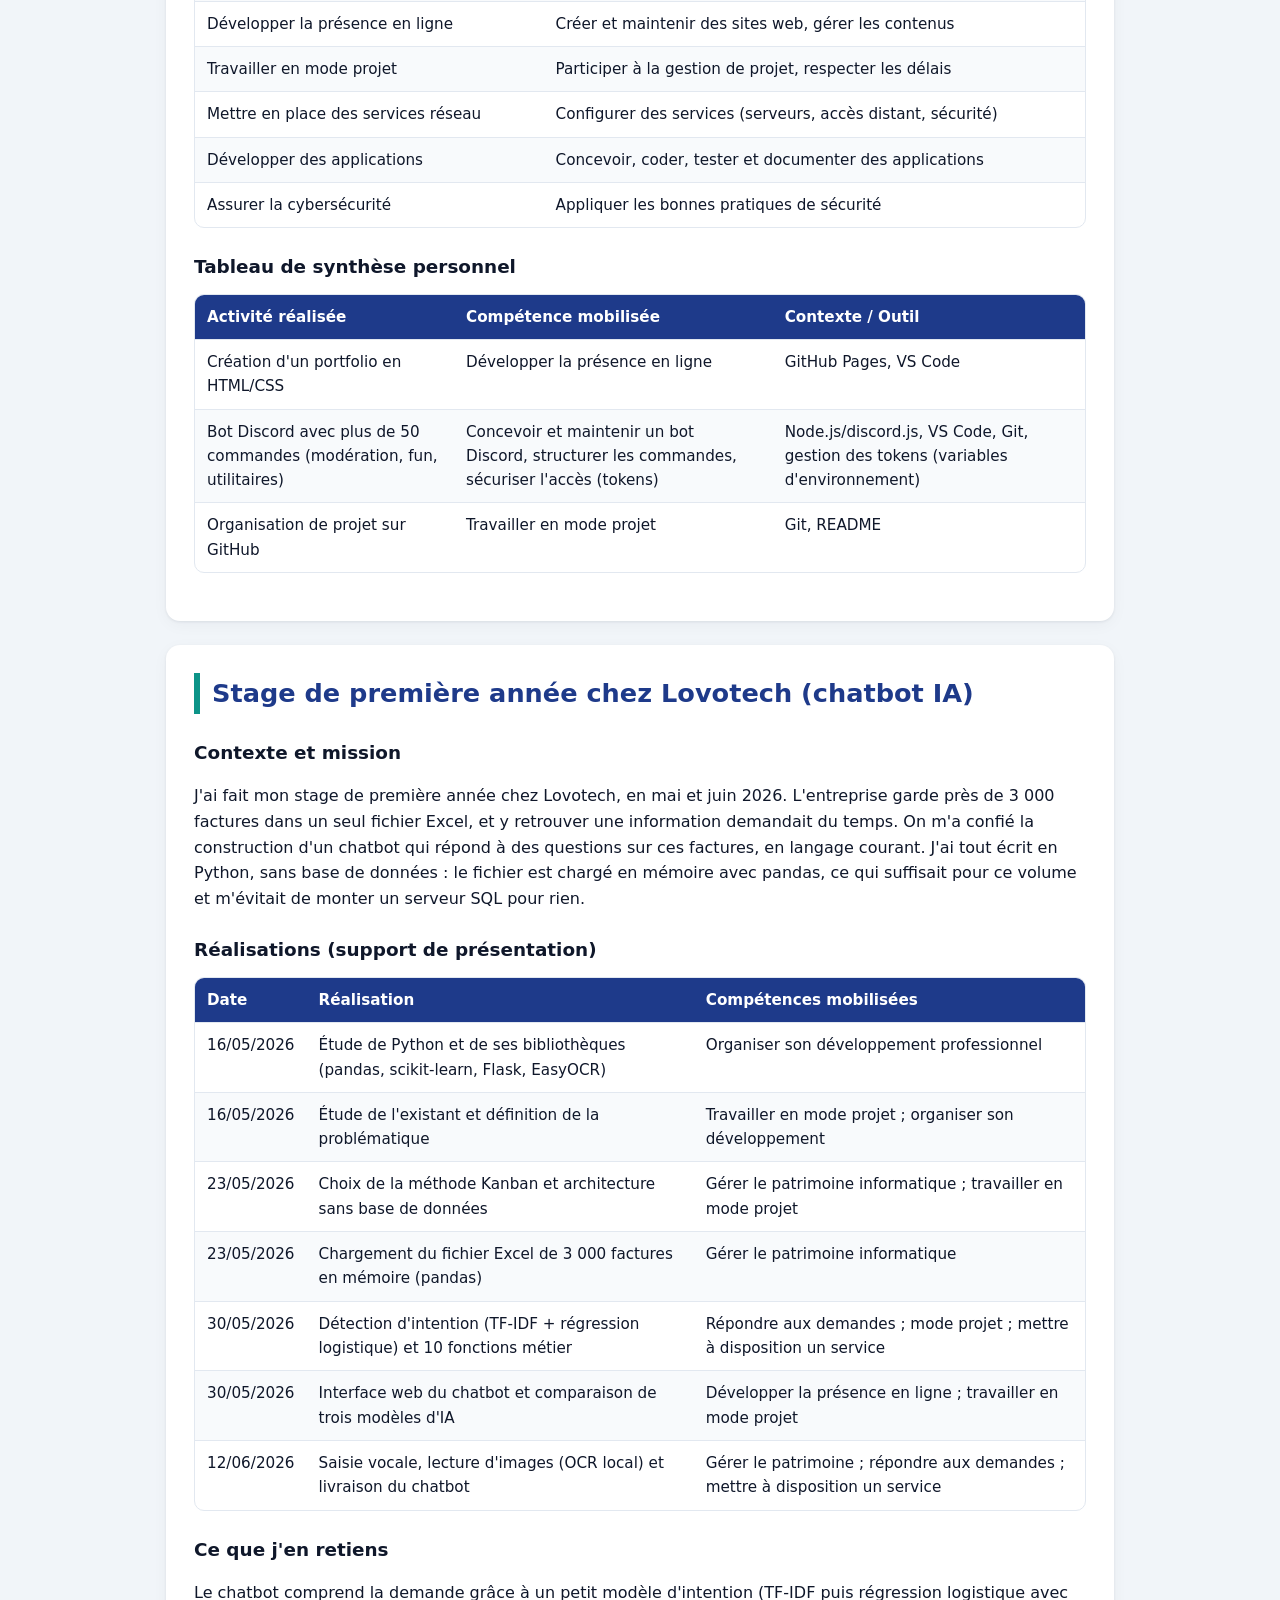
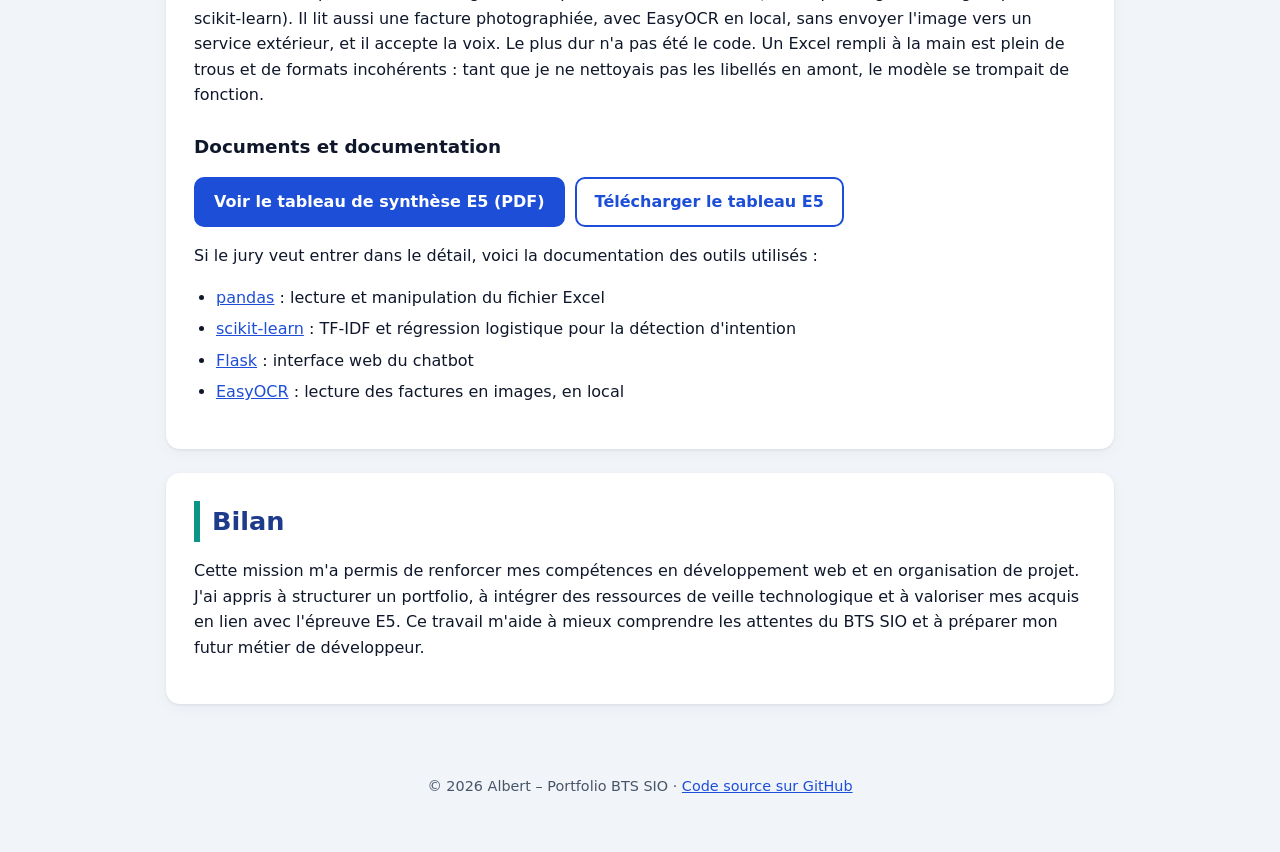
==== commit 80b51b27: "Refonte du portfolio : style, veille IA, pages projets et dossiers - Refonte du style : variables CS" ====
--- a/index.html
+++ b/index.html
@@ -2,266 +2,360 @@
 <html lang="fr">
 <head>
   <meta charset="UTF-8">
+  <meta name="viewport" content="width=device-width, initial-scale=1">
+  <meta name="description" content="Portfolio d'Albert, étudiant en BTS SIO : présentation, projets, veille sur l'intelligence artificielle, stage chez Lovotech et épreuve E5.">
   <title>Albert – Portfolio BTS SIO</title>
-  <link rel="stylesheet" href="style.css">
-  <link rel="icon" type="image/png" href="logo.png">
+  <link rel="stylesheet" href="css/style.css">
+  <link rel="icon" type="image/png" href="images/logo.png">
 </head>
 <body>
-  <header>
-    <h1>Bienvenue sur mon portfolio</h1>
+
+  <!-- En-tête : présentation rapide et boutons principaux -->
+  <header class="hero">
+    <div class="hero-contenu">
+      <p class="etiquette">BTS SIO · option SLAM · 2<sup>e</sup> année</p>
+      <h1>Bonjour, je suis Albert</h1>
+      <p class="accroche">
+        Étudiant en développement d'applications et bases de données. J'aime construire des outils utiles,
+        bien les documenter, et comprendre comment l'intelligence artificielle change le métier.
+      </p>
+      <div class="boutons">
+        <a class="btn" href="pages/projet-personnel.html">Voir mon projet M2L</a>
+        <a class="btn btn-secondaire" href="documents/cv.pdf" target="_blank" rel="noopener">Mon CV (PDF)</a>
+      </div>
+      <ul class="tags" aria-label="Technologies utilisées">
+        <li>Java</li>
+        <li>Python</li>
+        <li>Node.js</li>
+        <li>HTML / CSS</li>
+        <li>SQL</li>
+        <li>Git / GitHub</li>
+      </ul>
+    </div>
   </header>
 
-  <section id="presentation">
-  <h2>Présentation</h2>
-  <p>Je m'appelle Albert, étudiant en BTS SIO. 
-     J'ai choisi ce BTS pour approfondir mes connaissances en programmation, 
-     développement web et bases de données.</p>
-  <h3>Compétences individuelles</h3>
-  <ul>
-    <li>Maîtrise des bases en HTML et CSS</li>
-    <li>Développement d’un bot Discord en Node.js avec discord.js avec plus de 50 commandes (modération, utilitaires, fun).</li>
-    <li>Apprentissage de Python (manipulation de chaînes, ASCII)</li>
-    <li>Organisation de projets avec GitHub et GitHub Pages</li>
-    <li>Rédaction de documentation claire (README, synthèses)</li>
-  </ul>
-</section>
-
-  <section id="cv">
-    <h2>Mon CV</h2>
-    <p>
-  <a href="cv.pdf" target="_blank" class="btn-download">🔎 Voir mon CV</a>
-  <a href="cv.pdf" download="Albert_CV.pdf" class="btn-download">📄 Télécharger</a>
-    </p>
-  </section>
-
-  <section id="veille">
-  <h2>Veille Technologique</h2>
-
-    <h3>Définition</h3>
-  <p>
-    La <strong>veille technologique</strong> désigne l’ensemble des activités de recherche, de collecte,
-    d’analyse et de diffusion d’informations relatives aux innovations et évolutions dans un domaine
-    spécifique. Elle permet d’anticiper les changements, de suivre les tendances du marché et d’adapter
-    ses compétences ou ses projets en conséquence. Dans le cadre du BTS SIO, elle constitue un outil
-    essentiel pour rester informé des nouvelles pratiques et technologies du numérique.
-  </p>
-
-  <h3>Introduction</h3>
-  <p>
-    En tant qu’étudiant en BTS SIO, passionné par le développement web et les technologies du numérique,
-    j’ai choisi de centrer ma veille technologique sur le thème des <strong>frameworks JavaScript</strong>.
-    Ce sujet m’intéresse particulièrement car il est directement lié à mon futur métier de développeur
-    et à mes compétences en HTML, CSS et JavaScript. Comprendre les évolutions des outils comme
-    <em>React</em>, <em>Vue.js</em> ou <em>Angular</em> me permet d’anticiper les attentes du marché
-    et de mieux orienter mes apprentissages.
-  </p>
-
-  <h3>Outils de veille utilisés</h3>
-  <ul>
-    <li>Google Alerts (mots-clés : “framework JavaScript”, “React”, “Vue.js”, “Angular”)</li>
-    <li>Sites spécialisés : OpenClassrooms, MDN Web Docs, Journal du Net</li>
-    <li>Communautés : GitHub, Stack Overflow</li>
-    <li>Documentation officielle des frameworks</li>
-  </ul>
-
-    <h3>Méthodes</h3>
-  <ul>
-    <li>Analyse régulière des tendances via Google Trends et rapports du marché</li>
-    <li>Lecture hebdomadaire d’articles et tutoriels sur les sites spécialisés</li>
-    <li>Participation active aux forums et communautés (GitHub, Stack Overflow)</li>
-    <li>Suivi des mises à jour officielles des frameworks (changelog, release notes)</li>
-    <li>Comparaison des frameworks à travers des projets pratiques et tests de performance</li>
-  </ul>
-
-  <h3>Ressources intégrées</h3>
-  <ul>
-    <li><a href="https://react.dev/">Documentation officielle de React</a></li>
-    <li><a href="https://vuejs.org/">Documentation officielle de Vue.js</a></li>
-    <li><a href="https://angular.io/">Documentation officielle de Angular</a></li>
-    <li><a href="https://developer.mozilla.org/fr/">MDN Web Docs – Référence JavaScript</a></li>
-  </ul>
-</section>
-
-  <section id="e5">
-  <h2>Épreuve orale E5 – Parcours de professionnalisation</h2>
-
-  <h3>Présentation</h3>
-  <p>
-    L’épreuve orale E5 du BTS SIO est une épreuve orale qui permet de valoriser les compétences professionnelles 
-    acquises durant la formation. Elle s’appuie sur les stages, les projets réalisés et les missions individuelles.
-  </p>
-
-  <h3>Objectifs</h3>
-  <ul>
-    <li>Présenter son parcours professionnel</li>
-    <li>Mettre en avant les compétences du référentiel</li>
-    <li>Argumenter et valoriser ses réalisations</li>
-  </ul>
-
-  <h3>Compétences évaluées</h3>
-  <table border="1" cellpadding="8" cellspacing="0">
-    <thead>
-      <tr>
-        <th>Domaine</th>
-        <th>Description</th>
-      </tr>
-    </thead>
-    <tbody>
-      <tr>
-        <td>Gérer le patrimoine informatique</td>
-        <td>Installer, configurer, maintenir des équipements et logiciels</td>
-      </tr>
-      <tr>
-        <td>Répondre aux incidents et demandes</td>
-        <td>Diagnostiquer, résoudre, documenter les problèmes</td>
-      </tr>
-      <tr>
-        <td>Développer la présence en ligne</td>
-        <td>Créer et maintenir des sites web, gérer les contenus</td>
-      </tr>
-      <tr>
-        <td>Travailler en mode projet</td>
-        <td>Participer à la gestion de projet, respecter les délais</td>
-      </tr>
-      <tr>
-        <td>Mettre en place des services réseau</td>
-        <td>Configurer des services (serveurs, accès distant, sécurité)</td>
-      </tr>
-      <tr>
-        <td>Développer des applications</td>
-        <td>Concevoir, coder, tester et documenter des applications</td>
-      </tr>
-      <tr>
-        <td>Assurer la cybersécurité</td>
-        <td>Appliquer les bonnes pratiques de sécurité</td>
-      </tr>
-    </tbody>
-  </table>
-
-  <h3>Tableau de synthèse personnel</h3>
-  <table border="1" cellpadding="8" cellspacing="0">
-    <thead>
-      <tr>
-        <th>Activité réalisée</th>
-        <th>Compétence mobilisée</th>
-        <th>Contexte / Outil</th>
-      </tr>
-    </thead>
-    <tbody>
-      <tr>
-        <td>Création d’un portfolio en HTML/CSS</td>
-        <td>Développer la présence en ligne</td>
-        <td>GitHub Pages, VS Code</td>
-      </tr>
-      <tr>
-        <td>Bot Discord avec plus de 50 commandes (modération, fun, utilitaires)</td>
-        <td>Concevoir et maintenir un bot Discord, structurer les commandes, sécuriser l’accès (tokens)</td>
-        <td>Node.js/discord.js, VS Code, Git, gestion des tokens (variables d’environnement)</td>
-      </tr>
-      <tr>
-        <td>Organisation de projet sur GitHub</td>
-        <td>Travailler en mode projet</td>
-        <td>Git, README</td>
-      </tr>
-    </tbody>
-  </table>
-</section>
-
-  <section id="stage">
-  <h2>Stage de première année chez Lovotech (chatbot IA)</h2>
-
-  <h3>Contexte et mission</h3>
-  <p>
-    J’ai fait mon stage de première année chez Lovotech, en mai et juin 2026. L’entreprise garde
-    près de 3 000 factures dans un seul fichier Excel, et y retrouver une information demandait du
-    temps. On m’a confié la construction d’un chatbot qui répond à des questions sur ces factures,
-    en langage courant. J’ai tout écrit en Python, sans base de données : le fichier est chargé en
-    mémoire avec pandas, ce qui suffisait pour ce volume et m’évitait de monter un serveur SQL pour rien.
-  </p>
-
-  <h3>Réalisations (support de présentation)</h3>
-  <table border="1" cellpadding="8" cellspacing="0">
-    <thead>
-      <tr>
-        <th>Date</th>
-        <th>Réalisation</th>
-        <th>Compétences mobilisées</th>
-      </tr>
-    </thead>
-    <tbody>
-      <tr>
-        <td>16/05/2026</td>
-        <td>Étude de Python et de ses bibliothèques (pandas, scikit-learn, Flask, EasyOCR)</td>
-        <td>Organiser son développement professionnel</td>
-      </tr>
-      <tr>
-        <td>16/05/2026</td>
-        <td>Étude de l’existant et définition de la problématique</td>
-        <td>Travailler en mode projet ; organiser son développement</td>
-      </tr>
-      <tr>
-        <td>23/05/2026</td>
-        <td>Choix de la méthode Kanban et architecture sans base de données</td>
-        <td>Gérer le patrimoine informatique ; travailler en mode projet</td>
-      </tr>
-      <tr>
-        <td>23/05/2026</td>
-        <td>Chargement du fichier Excel de 3 000 factures en mémoire (pandas)</td>
-        <td>Gérer le patrimoine informatique</td>
-      </tr>
-      <tr>
-        <td>30/05/2026</td>
-        <td>Détection d’intention (TF-IDF + régression logistique) et 10 fonctions métier</td>
-        <td>Répondre aux demandes ; mode projet ; mettre à disposition un service</td>
-      </tr>
-      <tr>
-        <td>30/05/2026</td>
-        <td>Interface web du chatbot et comparaison de trois modèles d’IA</td>
-        <td>Développer la présence en ligne ; travailler en mode projet</td>
-      </tr>
-      <tr>
-        <td>12/06/2026</td>
-        <td>Saisie vocale, lecture d’images (OCR local) et livraison du chatbot</td>
-        <td>Gérer le patrimoine ; répondre aux demandes ; mettre à disposition un service</td>
-      </tr>
-    </tbody>
-  </table>
-
-  <h3>Ce que j’en retiens</h3>
-  <p>
-    Le chatbot comprend la demande grâce à un petit modèle d’intention (TF-IDF puis régression
-    logistique avec scikit-learn). Il lit aussi une facture photographiée, avec EasyOCR en local,
-    sans envoyer l’image vers un service extérieur, et il accepte la voix. Le plus dur n’a pas été
-    le code. Un Excel rempli à la main est plein de trous et de formats incohérents : tant que je ne
-    nettoyais pas les libellés en amont, le modèle se trompait de fonction.
-  </p>
-
-  <h3>Documents et documentation</h3>
-  <p>
-    <a href="Tableau_Synthese_E5_BTS_SIO_Lovotech.pdf" target="_blank" class="btn-download">🔎 Voir le tableau de synthèse E5 (PDF)</a>
-    <a href="Tableau_Synthese_E5_BTS_SIO_Lovotech.pdf" download class="btn-download">📄 Télécharger le tableau E5</a>
-  </p>
-  <p>Si le jury veut entrer dans le détail, voici la documentation des outils utilisés :</p>
-  <ul>
-    <li><a href="https://pandas.pydata.org/docs/" target="_blank">pandas</a> : lecture et manipulation du fichier Excel</li>
-    <li><a href="https://scikit-learn.org/stable/" target="_blank">scikit-learn</a> : TF-IDF et régression logistique pour la détection d’intention</li>
-    <li><a href="https://flask.palletsprojects.com/" target="_blank">Flask</a> : interface web du chatbot</li>
-    <li><a href="https://www.jaided.ai/easyocr/" target="_blank">EasyOCR</a> : lecture des factures en images, en local</li>
-  </ul>
-</section>
-
-  <section id="bilan">
-  <h2>Bilan</h2>
-  <p>
-    Cette mission m’a permis de renforcer mes compétences individuelles en développement web et en organisation de projet.
-    J’ai appris à structurer un portfolio, à intégrer des ressources de veille technologique et à valoriser mes acquis
-    en lien avec l’épreuve E5. Ce travail m’aide à mieux comprendre les attentes du BTS SIO et à préparer mon futur métier
-    de développeur.
-  </p>
-</section>
+  <!-- Menu de navigation (reste visible en défilant) -->
+  <nav class="menu" aria-label="Sections du site">
+    <ul>
+      <li><a href="#presentation">Présentation</a></li>
+      <li><a href="#projets">Projets</a></li>
+      <li><a href="#cv">CV</a></li>
+      <li><a href="#veille">Veille IA</a></li>
+      <li><a href="#e5">Épreuve E5</a></li>
+      <li><a href="#stage">Stage Lovotech</a></li>
+      <li><a href="#bilan">Bilan</a></li>
+    </ul>
+  </nav>
+
+  <main class="conteneur">
+
+    <!-- Présentation et compétences -->
+    <section id="presentation" class="carte">
+      <h2>Présentation</h2>
+      <p>
+        Je m'appelle Albert, étudiant en BTS SIO. J'ai choisi ce BTS pour approfondir mes connaissances
+        en programmation, en développement web et en bases de données.
+      </p>
+      <h3>Mes compétences</h3>
+      <div class="grille">
+        <article class="carte-mini">
+          <h4>Programmation</h4>
+          <p>Java, Python et JavaScript. Bases solides en HTML et CSS.</p>
+        </article>
+        <article class="carte-mini">
+          <h4>Bases de données</h4>
+          <p>Modélisation avec un MCD, scripts SQL, tables et relations entre elles.</p>
+        </article>
+        <article class="carte-mini">
+          <h4>Bot Discord</h4>
+          <p>Plus de 50 commandes (modération, utilitaires, fun) avec Node.js et discord.js.</p>
+        </article>
+        <article class="carte-mini">
+          <h4>Outils et méthode</h4>
+          <p>Git, GitHub et GitHub Pages pour versionner et publier mes projets. Organisation en mode projet.</p>
+        </article>
+        <article class="carte-mini">
+          <h4>Documentation</h4>
+          <p>Des README et des synthèses claires, pour qu'un autre développeur comprenne vite.</p>
+        </article>
+      </div>
+    </section>
+
+    <!-- Projets -->
+    <section id="projets" class="carte">
+      <h2>Projets</h2>
+      <div class="grille">
+        <article class="carte-mini">
+          <span class="badge">Projet BTS</span>
+          <h3>Gestion du personnel des ligues (M2L)</h3>
+          <p>
+            Application Java en ligne de commande : ligues, employés, administrateurs, dates d'arrivée et de départ.
+            Réalisée en groupe, versionnée avec Git, avec des tests unitaires JUnit.
+          </p>
+          <a class="btn btn-secondaire" href="pages/projet-personnel.html">Découvrir le projet</a>
+        </article>
+        <article class="carte-mini">
+          <span class="badge">Projet perso</span>
+          <h3>Éditeur de sauvegardes Bloodborne</h3>
+          <p>
+            Éditeur de sauvegardes du jeu en React, Vite et Tauri (Rust) : objets, gemmes, personnage et pont FTP PS4/PS5.
+            Publié sur GitHub avec des versions téléchargeables.
+          </p>
+          <a class="btn btn-secondaire" href="pages/projet-bloodborne.html">Découvrir le projet</a>
+        </article>
+        <article class="carte-mini">
+          <span class="badge">Projet perso</span>
+          <h3>Bot Discord</h3>
+          <p>
+            Bot de modération et d'utilitaires en Node.js avec discord.js. Les tokens sont gardés
+            dans des variables d'environnement.
+          </p>
+        </article>
+        <article class="carte-mini">
+          <span class="badge">Stage</span>
+          <h3>Chatbot pour Lovotech</h3>
+          <p>
+            Un chatbot en Python qui répond à des questions sur près de 3 000 factures.
+            Détails dans la section <a href="#stage">stage</a>.
+          </p>
+        </article>
+      </div>
+    </section>
+
+    <!-- CV -->
+    <section id="cv" class="carte">
+      <h2>Mon CV</h2>
+      <p>Mon parcours, mes expériences et mes compétences techniques.</p>
+      <div class="boutons">
+        <a class="btn" href="documents/cv.pdf" target="_blank" rel="noopener">Voir mon CV</a>
+        <a class="btn btn-secondaire" href="documents/cv.pdf" download="Albert_CV.pdf">Télécharger</a>
+      </div>
+    </section>
+
+    <!-- Veille technologique : IA -->
+    <section id="veille" class="carte">
+      <h2>Veille technologique : l'intelligence artificielle</h2>
+
+      <h3>C'est quoi, la veille ?</h3>
+      <p>
+        La <strong>veille technologique</strong>, c'est suivre régulièrement ce qui change dans son domaine :
+        chercher, trier, comprendre et partager les informations utiles. En BTS SIO, elle sert à savoir
+        quelles technologies apprendre et à rester à jour.
+      </p>
+
+      <h3>Pourquoi l'IA ?</h3>
+      <p>
+        L'IA générative est partout : chatbots, assistants de code, analyse de documents. Elle touche aussi
+        la sécurité, la réglementation et le métier d'informaticien. Je la suis de près, et je la teste moi-même.
+      </p>
+
+      <h3>Mes entraînements en IA</h3>
+      <p>
+        <strong>Entraîner un modèle</strong>, c'est lui montrer beaucoup d'exemples dont on connaît la bonne réponse,
+        puis mesurer son résultat sur des exemples qu'il n'a jamais vus. Pendant mon stage chez Lovotech, j'ai fait ça :
+      </p>
+      <ul>
+        <li>
+          <strong>Détection d'intention :</strong> le chatbot devait deviner ce que voulait la personne. Le texte est
+          transformé en nombres (TF-IDF), puis un modèle de régression logistique (scikit-learn) choisit l'intention.
+        </li>
+        <li><strong>Comparaison de trois modèles d'IA</strong> pour l'interface web du chatbot.</li>
+        <li>
+          <strong>Lecture d'images en local :</strong> une facture photographiée est lue par EasyOCR, sans être envoyée
+          à un service extérieur.
+        </li>
+        <li><strong>Saisie vocale :</strong> on peut poser sa question à la voix.</li>
+      </ul>
+      <div class="encadre">
+        <strong>Ce que j'en retiens :</strong> un modèle n'est jamais meilleur que ses données. Les libellés mal rédigés
+        dans l'Excel faisaient se tromper le chatbot : il a fallu nettoyer les données avant de toucher au modèle.
+      </div>
+
+      <h3>Les tendances de l'IA en 2026</h3>
+      <div class="grille">
+        <article class="carte-mini">
+          <h4>1. Des agents qui agissent seuls</h4>
+          <p>
+            On passe des chatbots qui répondent aux <strong>agents</strong>, qui enchaînent des étapes : consulter un outil,
+            faire une action, vérifier le résultat. Plusieurs articles de début 2026 parlent d'une
+            « ère de l'industrialisation et des agents autonomes ». Ce sont surtout des tendances et des démonstrations.
+          </p>
+        </article>
+        <article class="carte-mini">
+          <h4>2. Les petits modèles</h4>
+          <p>
+            Des versions <strong>allégées</strong> des IA, conçues pour tourner sur des appareils peu puissants et coûter
+            moins cher. Elles attirent l'attention en Europe, notamment pour une IA plus locale et plus sobre.
+          </p>
+        </article>
+        <article class="carte-mini">
+          <h4>3. Les modèles du monde</h4>
+          <p>
+            Des IA qui apprennent à partir de vidéos et de simulations pour prédire l'évolution du monde, et pas seulement
+            le mot suivant. Utiles pour la robotique et les jeux vidéo. C'est une <em>prévision</em> : le domaine
+            en est encore au début.
+          </p>
+        </article>
+        <article class="carte-mini">
+          <h4>4. La régulation</h4>
+          <p>
+            L'<strong>AI Act</strong> européen s'applique depuis le 2 août 2026. Les règles pour les systèmes à haut risque
+            (annexe III) sont reportées au 2 décembre 2027. Une nouvelle interdiction s'ajoute le 2 décembre 2026
+            (contenus d'abus sexuels sur mineurs et contenus intimes non consentis générés par IA).
+          </p>
+        </article>
+      </div>
+
+      <h3>L'actu de novembre 2026</h3>
+      <ul>
+        <li>
+          <strong>Qwen4-Max (Alibaba) :</strong> le modèle serait plus performant que le précédent, tout en consommant 35 % de tokens
+          en moins. Ces chiffres viennent d'Alibaba, sans évaluation indépendante pour l'instant.
+        </li>
+        <li>
+          <strong>Agents vocaux au Royaume-Uni :</strong> le gouvernement britannique a confié ses agents vocaux à ElevenLabs,
+          pour un contrat pouvant atteindre 10,8 millions de livres.
+        </li>
+        <li>
+          <strong>Abus sur mineurs générés par IA :</strong> les signalements transmis au NCMEC américain sont passés d'environ
+          4 700 en 2023 à plus de 400 000 en 2025. Une meilleure détection explique en partie cette hausse. C'est un sujet
+          de sécurité et de régulation.
+        </li>
+      </ul>
+
+      <h3>Comment je fais ma veille</h3>
+      <ul>
+        <li>Une lecture de veille IA chaque semaine (actualités des sites spécialisés).</li>
+        <li>La documentation officielle quand une règle change (comme l'AI Act).</li>
+      </ul>
+
+      <p class="sources-liste"><strong>Sources :</strong></p>
+      <ul class="sources-liste">
+        <li><a href="https://fpf.org/blog/the-ai-act-implementation-timeline-what-changes-under-the-ai-omnibus" target="_blank" rel="noopener">Future of Privacy Forum : calendrier de l'AI Act après l'AI Omnibus</a></li>
+        <li><a href="https://www.actuia.com/veille/2026-11-16/" target="_blank" rel="noopener">actuia.com : veille IA du 16 novembre 2026</a></li>
+        <li><a href="https://dev.to/ndabene/ai-q1-2026-towards-the-era-of-industrialization-and-autonomous-agents-9nb" target="_blank" rel="noopener">DEV Community : AI Q1 2026, vers l'ère des agents autonomes</a></li>
+        <li><a href="https://fr.euronews.com/2026/01/01/de-ai-slop-aux-modeles-du-monde-bulles-et-petits-modeles-ce-que-lia-nous-reserve-en-2026" target="_blank" rel="noopener">Euronews : ce que l'IA nous réserve en 2026</a></li>
+      </ul>
+    </section>
+
+    <!-- Épreuve E5 -->
+    <section id="e5" class="carte">
+      <h2>Épreuve orale E5 – Parcours de professionnalisation</h2>
+
+      <h3>Présentation</h3>
+      <p>
+        L'épreuve orale E5 du BTS SIO valorise les compétences professionnelles acquises pendant la formation.
+        Elle s'appuie sur les stages, les projets réalisés et les missions individuelles.
+      </p>
+
+      <h3>Objectifs</h3>
+      <ul>
+        <li>Présenter son parcours professionnel</li>
+        <li>Mettre en avant les compétences du référentiel</li>
+        <li>Argumenter et valoriser ses réalisations</li>
+      </ul>
+
+      <h3>Compétences évaluées</h3>
+      <div class="table-wrap">
+        <table>
+          <thead>
+            <tr><th>Domaine</th><th>Description</th></tr>
+          </thead>
+          <tbody>
+            <tr><td>Gérer le patrimoine informatique</td><td>Installer, configurer, maintenir des équipements et logiciels</td></tr>
+            <tr><td>Répondre aux incidents et demandes</td><td>Diagnostiquer, résoudre, documenter les problèmes</td></tr>
+            <tr><td>Développer la présence en ligne</td><td>Créer et maintenir des sites web, gérer les contenus</td></tr>
+            <tr><td>Travailler en mode projet</td><td>Participer à la gestion de projet, respecter les délais</td></tr>
+            <tr><td>Mettre en place des services réseau</td><td>Configurer des services (serveurs, accès distant, sécurité)</td></tr>
+            <tr><td>Développer des applications</td><td>Concevoir, coder, tester et documenter des applications</td></tr>
+            <tr><td>Assurer la cybersécurité</td><td>Appliquer les bonnes pratiques de sécurité</td></tr>
+          </tbody>
+        </table>
+      </div>
+
+      <h3>Tableau de synthèse personnel</h3>
+      <div class="table-wrap">
+        <table>
+          <thead>
+            <tr><th>Activité réalisée</th><th>Compétence mobilisée</th><th>Contexte / Outil</th></tr>
+          </thead>
+          <tbody>
+            <tr><td>Création d'un portfolio en HTML/CSS</td><td>Développer la présence en ligne</td><td>GitHub Pages, VS Code</td></tr>
+            <tr><td>Bot Discord avec plus de 50 commandes (modération, fun, utilitaires)</td><td>Concevoir et maintenir un bot Discord, structurer les commandes, sécuriser l'accès (tokens)</td><td>Node.js/discord.js, VS Code, Git, gestion des tokens (variables d'environnement)</td></tr>
+            <tr><td>Organisation de projet sur GitHub</td><td>Travailler en mode projet</td><td>Git, README</td></tr>
+          </tbody>
+        </table>
+      </div>
+    </section>
+
+    <!-- Stage Lovotech -->
+    <section id="stage" class="carte">
+      <h2>Stage de première année chez Lovotech (chatbot IA)</h2>
+
+      <h3>Contexte et mission</h3>
+      <p>
+        J'ai fait mon stage de première année chez Lovotech, en mai et juin 2026. L'entreprise garde près de 3 000 factures
+        dans un seul fichier Excel, et y retrouver une information demandait du temps. On m'a confié la construction d'un
+        chatbot qui répond à des questions sur ces factures, en langage courant. J'ai tout écrit en Python, sans base de données :
+        le fichier est chargé en mémoire avec pandas, ce qui suffisait pour ce volume et m'évitait de monter un serveur SQL pour rien.
+      </p>
+
+      <h3>Réalisations (support de présentation)</h3>
+      <div class="table-wrap">
+        <table>
+          <thead>
+            <tr><th>Date</th><th>Réalisation</th><th>Compétences mobilisées</th></tr>
+          </thead>
+          <tbody>
+            <tr><td>16/05/2026</td><td>Étude de Python et de ses bibliothèques (pandas, scikit-learn, Flask, EasyOCR)</td><td>Organiser son développement professionnel</td></tr>
+            <tr><td>16/05/2026</td><td>Étude de l'existant et définition de la problématique</td><td>Travailler en mode projet ; organiser son développement</td></tr>
+            <tr><td>23/05/2026</td><td>Choix de la méthode Kanban et architecture sans base de données</td><td>Gérer le patrimoine informatique ; travailler en mode projet</td></tr>
+            <tr><td>23/05/2026</td><td>Chargement du fichier Excel de 3 000 factures en mémoire (pandas)</td><td>Gérer le patrimoine informatique</td></tr>
+            <tr><td>30/05/2026</td><td>Détection d'intention (TF-IDF + régression logistique) et 10 fonctions métier</td><td>Répondre aux demandes ; mode projet ; mettre à disposition un service</td></tr>
+            <tr><td>30/05/2026</td><td>Interface web du chatbot et comparaison de trois modèles d'IA</td><td>Développer la présence en ligne ; travailler en mode projet</td></tr>
+            <tr><td>12/06/2026</td><td>Saisie vocale, lecture d'images (OCR local) et livraison du chatbot</td><td>Gérer le patrimoine ; répondre aux demandes ; mettre à disposition un service</td></tr>
+          </tbody>
+        </table>
+      </div>
+
+      <h3>Ce que j'en retiens</h3>
+      <p>
+        Le chatbot comprend la demande grâce à un petit modèle d'intention (TF-IDF puis régression logistique avec scikit-learn).
+        Il lit aussi une facture photographiée, avec EasyOCR en local, sans envoyer l'image vers un service extérieur, et il accepte la voix.
+        Le plus dur n'a pas été le code. Un Excel rempli à la main est plein de trous et de formats incohérents : tant que je ne nettoyais
+        pas les libellés en amont, le modèle se trompait de fonction.
+      </p>
+
+      <h3>Documents et documentation</h3>
+      <div class="boutons">
+        <a class="btn" href="documents/Tableau_Synthese_E5_BTS_SIO_Lovotech.pdf" target="_blank" rel="noopener">Voir le tableau de synthèse E5 (PDF)</a>
+        <a class="btn btn-secondaire" href="documents/Tableau_Synthese_E5_BTS_SIO_Lovotech.pdf" download>Télécharger le tableau E5</a>
+      </div>
+      <p>Si le jury veut entrer dans le détail, voici la documentation des outils utilisés :</p>
+      <ul>
+        <li><a href="https://pandas.pydata.org/docs/" target="_blank" rel="noopener">pandas</a> : lecture et manipulation du fichier Excel</li>
+        <li><a href="https://scikit-learn.org/stable/" target="_blank" rel="noopener">scikit-learn</a> : TF-IDF et régression logistique pour la détection d'intention</li>
+        <li><a href="https://flask.palletsprojects.com/" target="_blank" rel="noopener">Flask</a> : interface web du chatbot</li>
+        <li><a href="https://www.jaided.ai/easyocr/" target="_blank" rel="noopener">EasyOCR</a> : lecture des factures en images, en local</li>
+      </ul>
+    </section>
+
+    <!-- Bilan -->
+    <section id="bilan" class="carte">
+      <h2>Bilan</h2>
+      <p>
+        Cette mission m'a permis de renforcer mes compétences en développement web et en organisation de projet.
+        J'ai appris à structurer un portfolio, à intégrer des ressources de veille technologique et à valoriser mes acquis
+        en lien avec l'épreuve E5. Ce travail m'aide à mieux comprendre les attentes du BTS SIO et à préparer mon futur métier
+        de développeur.
+      </p>
+    </section>
+
+  </main>
 
   <footer>
-    <p>© 2025 Albert - Portfolio BTS SIO</p>
+    <p>© 2026 Albert – Portfolio BTS SIO · <a href="https://github.com/Rival99900/Portfolio" target="_blank" rel="noopener">Code source sur GitHub</a></p>
   </footer>
+
 </body>
 </html>
--- a/css/style.css
+++ b/css/style.css
@@ -0,0 +1,325 @@
+/* =========================================================
+   Portfolio BTS SIO – feuille de style
+   Organisation :
+   1. Variables de couleurs (un seul endroit à modifier)
+   2. Mise en page générale
+   3. En-tête, menu, sections (cartes)
+   4. Composants : boutons, tableaux, images, encadrés
+   5. Adaptation aux petits écrans (téléphone)
+   ========================================================= */
+
+/* 1. Variables : on les utilise partout avec var(--nom) */
+:root {
+  --bleu: #1d4ed8;          /* couleur principale (boutons, titres) */
+  --bleu-fonce: #1e3a8a;    /* titres, en-têtes de tableaux */
+  --turquoise: #0d9488;     /* couleur d'accent */
+  --fond: #f1f5f9;          /* fond de la page */
+  --carte: #ffffff;         /* fond des sections */
+  --texte: #0f172a;         /* texte principal */
+  --texte-doux: #475569;    /* texte secondaire */
+  --bordure: #e2e8f0;       /* lignes et bordures fines */
+  --rayon: 14px;            /* arrondi des cartes */
+  --ombre: 0 1px 3px rgba(15, 23, 42, 0.08), 0 4px 16px rgba(15, 23, 42, 0.04);
+}
+
+/* 2. Mise en page générale */
+* { box-sizing: border-box; }
+
+html { scroll-behavior: smooth; }
+
+body {
+  margin: 0;
+  font-family: system-ui, -apple-system, "Segoe UI", Roboto, Arial, sans-serif;
+  font-size: 16px;
+  line-height: 1.6;
+  color: var(--texte);
+  background: var(--fond);
+}
+
+/* Largeur maximale du contenu, centré */
+.conteneur {
+  max-width: 980px;
+  margin: 0 auto;
+  padding: 0 16px;
+}
+
+a { color: var(--bleu); }
+a:focus-visible { outline: 3px solid var(--turquoise); outline-offset: 2px; border-radius: 4px; }
+
+/* 3a. En-tête (hero) avec dégradé */
+.hero {
+  background: linear-gradient(135deg, var(--bleu-fonce) 0%, var(--bleu) 60%, var(--turquoise) 100%);
+  color: #fff;
+  padding: 56px 16px 48px;
+}
+
+.hero-contenu { max-width: 980px; margin: 0 auto; }
+
+.etiquette {
+  margin: 0 0 8px;
+  font-size: 0.9rem;
+  letter-spacing: 0.08em;
+  text-transform: uppercase;
+  opacity: 0.85;
+}
+
+.hero h1 {
+  margin: 0 0 12px;
+  font-size: 2.4rem;
+  line-height: 1.15;
+}
+
+.accroche {
+  max-width: 640px;
+  font-size: 1.1rem;
+  margin: 0 0 24px;
+  opacity: 0.95;
+}
+
+/* Liste de technologies sous forme de petites pastilles */
+.tags {
+  list-style: none;
+  padding: 0;
+  margin: 20px 0 0;
+  display: flex;
+  flex-wrap: wrap;
+  gap: 8px;
+}
+.tags li {
+  background: rgba(255, 255, 255, 0.18);
+  border: 1px solid rgba(255, 255, 255, 0.35);
+  padding: 4px 12px;
+  border-radius: 999px;
+  font-size: 0.9rem;
+}
+
+/* 3b. Menu collant : reste en haut quand on descend dans la page */
+.menu {
+  position: sticky;
+  top: 0;
+  z-index: 10;
+  background: rgba(255, 255, 255, 0.95);
+  backdrop-filter: blur(6px);
+  box-shadow: 0 1px 0 var(--bordure);
+}
+.menu ul {
+  list-style: none;
+  margin: 0 auto;
+  padding: 10px 16px;
+  max-width: 980px;
+  display: flex;
+  gap: 6px;
+  overflow-x: auto;          /* sur téléphone, on fait défiler le menu */
+  white-space: nowrap;
+}
+.menu a {
+  display: inline-block;
+  padding: 6px 12px;
+  border-radius: 999px;
+  text-decoration: none;
+  color: var(--texte-doux);
+  font-weight: 600;
+  font-size: 0.95rem;
+}
+.menu a:hover { background: #e0e7ff; color: var(--bleu-fonce); }
+
+/* 3c. Sections = cartes blanches */
+.carte {
+  background: var(--carte);
+  border-radius: var(--rayon);
+  box-shadow: var(--ombre);
+  padding: 28px;
+  margin: 24px 0;
+  scroll-margin-top: 70px;   /* évite que le menu cache le titre */
+}
+
+.carte h2 {
+  color: var(--bleu-fonce);
+  font-size: 1.6rem;
+  margin: 0 0 16px;
+  padding-left: 12px;
+  border-left: 6px solid var(--turquoise);
+}
+
+.carte h3 {
+  color: var(--texte);
+  font-size: 1.15rem;
+  margin: 24px 0 8px;
+}
+
+.carte h4 {
+  margin: 0 0 6px;
+  color: var(--bleu-fonce);
+  font-size: 1.02rem;
+}
+
+.carte ul { padding-left: 22px; }
+.carte li { margin-bottom: 6px; }
+
+/* Grille de petites cartes (compétences, tendances, projets) */
+.grille {
+  display: grid;
+  grid-template-columns: repeat(auto-fit, minmax(220px, 1fr));
+  gap: 16px;
+  margin-top: 12px;
+}
+
+.carte-mini {
+  background: #f8fafc;
+  border: 1px solid var(--bordure);
+  border-radius: 12px;
+  padding: 16px;
+  margin: 0;
+}
+
+.carte-mini p { margin: 0 0 8px; }
+
+/* Petit badge au-dessus du titre d'un projet */
+.badge {
+  display: inline-block;
+  margin: 0 0 8px !important;
+  font-size: 0.78rem;
+  font-weight: 700;
+  text-transform: uppercase;
+  letter-spacing: 0.05em;
+  color: #0f766e;
+  background: #ccfbf1;
+  padding: 2px 8px;
+  border-radius: 6px;
+}
+
+/* 4a. Boutons */
+.boutons { display: flex; flex-wrap: wrap; gap: 10px; margin: 16px 0 4px; }
+
+.btn {
+  display: inline-block;
+  background: var(--bleu);
+  color: #fff;
+  padding: 10px 18px;
+  border-radius: 10px;
+  text-decoration: none;
+  font-weight: 600;
+  border: 2px solid var(--bleu);
+  transition: background-color 0.2s ease, color 0.2s ease;
+}
+.btn:hover { background: var(--bleu-fonce); border-color: var(--bleu-fonce); }
+
+.btn-secondaire {
+  background: #fff;
+  color: var(--bleu);
+}
+.btn-secondaire:hover { background: #eff6ff; color: var(--bleu-fonce); }
+
+/* 4b. Tableaux : défilent horizontalement si l'écran est petit */
+.table-wrap {
+  overflow-x: auto;
+  border-radius: 10px;
+  border: 1px solid var(--bordure);
+  margin: 12px 0 20px;
+}
+
+table {
+  width: 100%;
+  border-collapse: collapse;
+  font-size: 0.95rem;
+}
+
+th {
+  background: var(--bleu-fonce);
+  color: #fff;
+  text-align: left;
+  padding: 10px 12px;
+}
+
+td {
+  padding: 10px 12px;
+  border-top: 1px solid var(--bordure);
+  vertical-align: top;
+}
+
+tbody tr:nth-child(even) td { background: #f8fafc; }
+
+/* 4c. Images et captures : figure + légende */
+figure {
+  margin: 20px 0;
+}
+
+figure img {
+  display: block;
+  max-width: 100%;
+  height: auto;
+  border-radius: 10px;
+  border: 1px solid var(--bordure);
+  box-shadow: var(--ombre);
+  background: #fff;
+}
+
+figcaption {
+  margin-top: 8px;
+  font-size: 0.9rem;
+  color: var(--texte-doux);
+}
+
+/* Encadré « à retenir » */
+.encadre {
+  background: #ecfeff;
+  border-left: 4px solid var(--turquoise);
+  padding: 12px 16px;
+  border-radius: 8px;
+  margin: 16px 0;
+}
+
+/* Code et chemins de fichiers */
+code {
+  background: #eef2f7;
+  padding: 2px 6px;
+  border-radius: 5px;
+  font-family: Consolas, "Courier New", monospace;
+  font-size: 0.92em;
+}
+
+/* Liste des sources, un peu plus petite */
+.sources-liste { font-size: 0.92rem; }
+
+/* Pied de page */
+footer {
+  text-align: center;
+  color: var(--texte-doux);
+  font-size: 0.9rem;
+  padding: 32px 16px 40px;
+}
+
+/* 5. Petits écrans (téléphone) */
+@media (max-width: 640px) {
+  .hero { padding: 40px 16px 36px; }
+  .hero h1 { font-size: 1.9rem; }
+  .carte { padding: 20px; }
+  .carte h2 { font-size: 1.35rem; }
+  .grille { grid-template-columns: 1fr; }
+  td, th { padding: 8px; font-size: 0.9rem; }
+}
+
+/* Respect du réglage « réduire les animations » du système */
+@media (prefers-reduced-motion: reduce) {
+  html { scroll-behavior: auto; }
+  * { transition: none !important; }
+}
+
+/* Bloc de code (ex. la méthode setDates) : fond sombre, défilement dans son cadre
+   pour ne jamais élargir la page sur téléphone */
+pre {
+  background: #0f172a;
+  color: #e2e8f0;
+  padding: 14px 16px;
+  border-radius: 10px;
+  overflow-x: auto;
+  max-width: 100%;
+  font-size: 0.9rem;
+  line-height: 1.5;
+}
+pre code {
+  background: none;
+  padding: 0;
+  color: inherit;
+  font-size: inherit;
+}
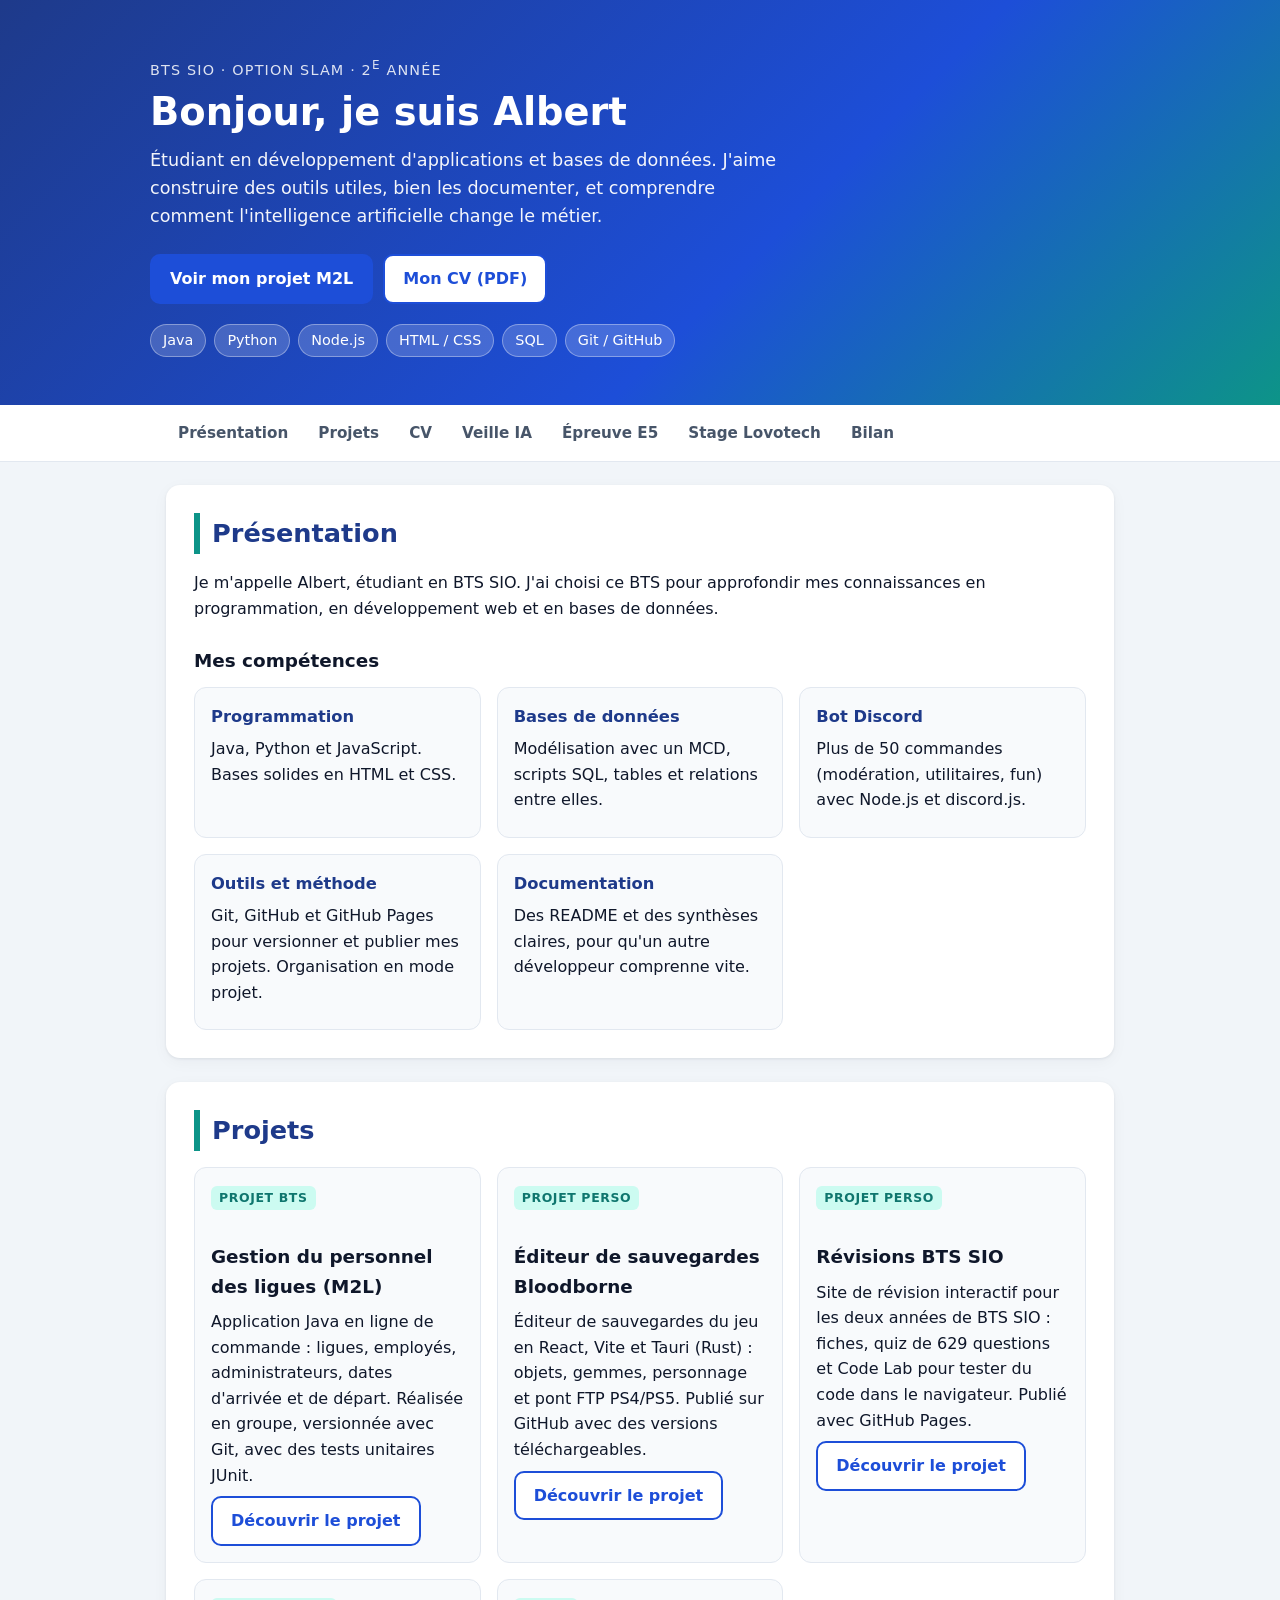
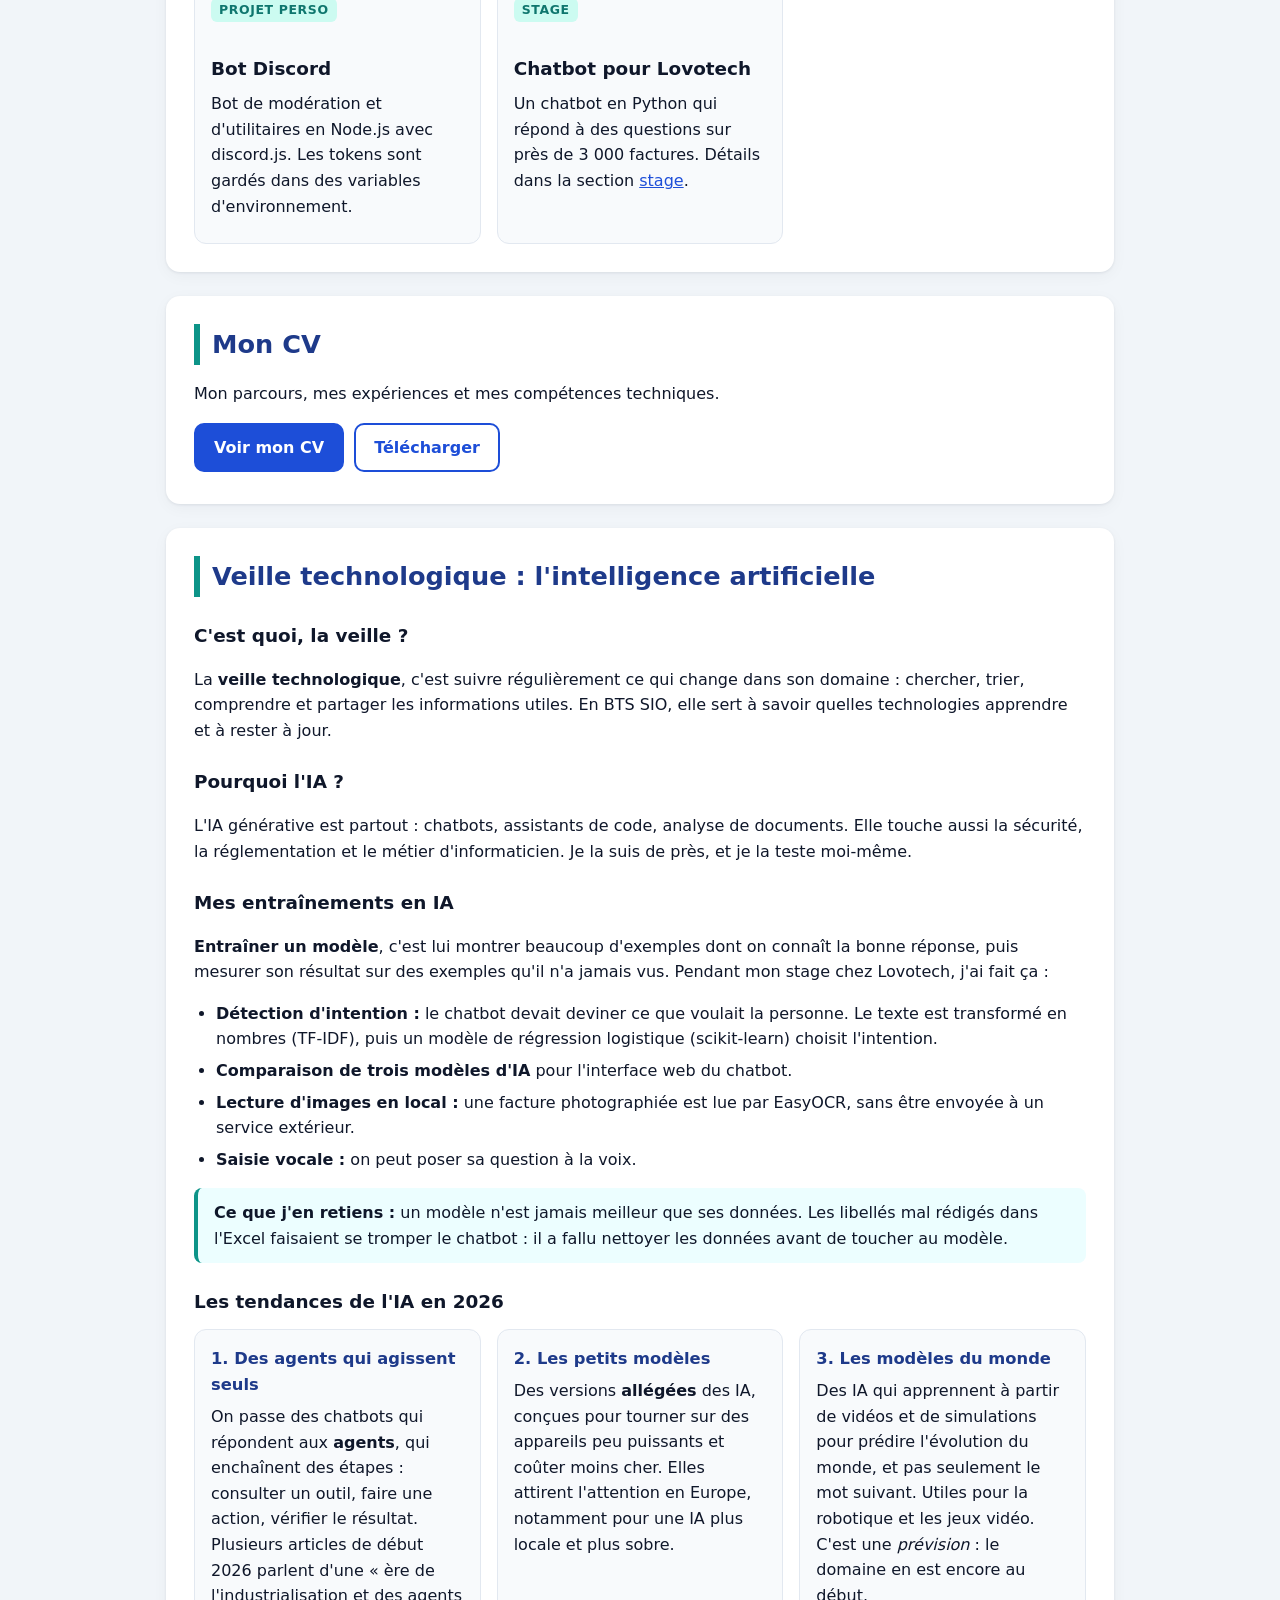
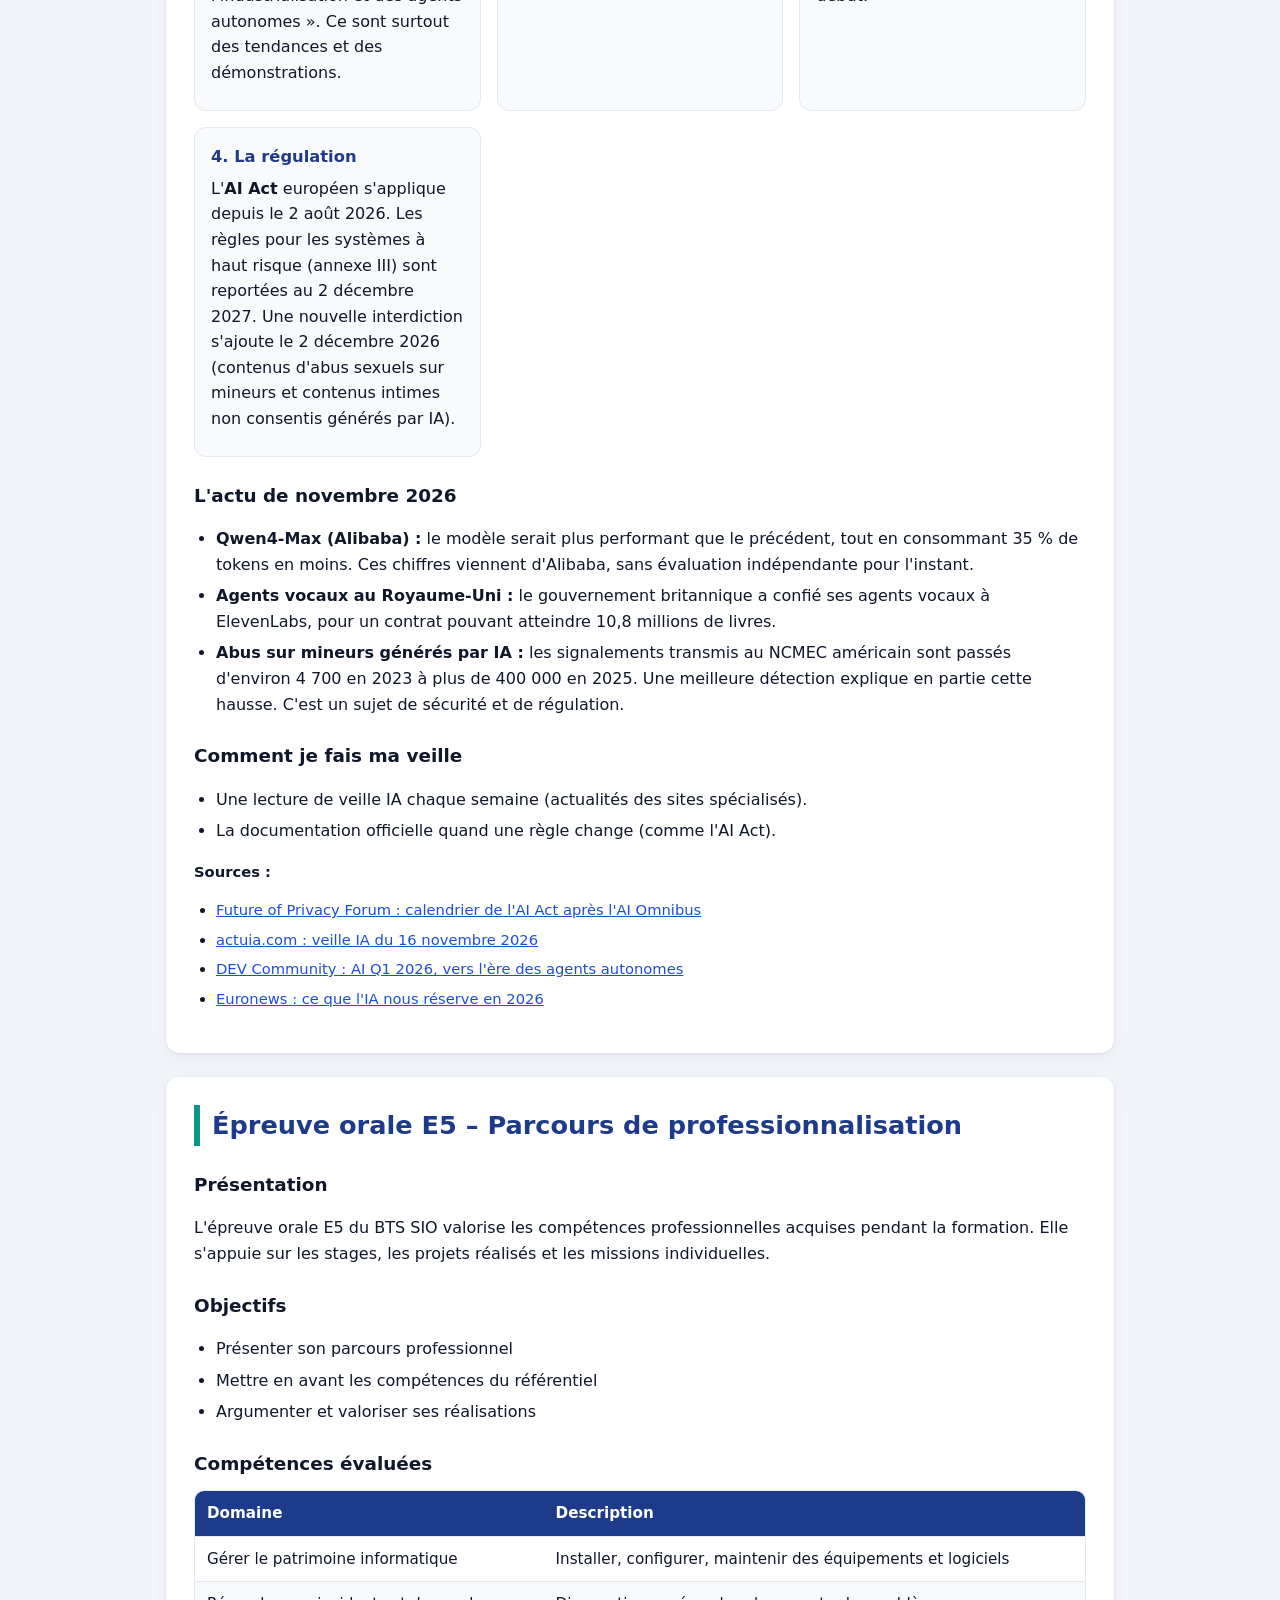
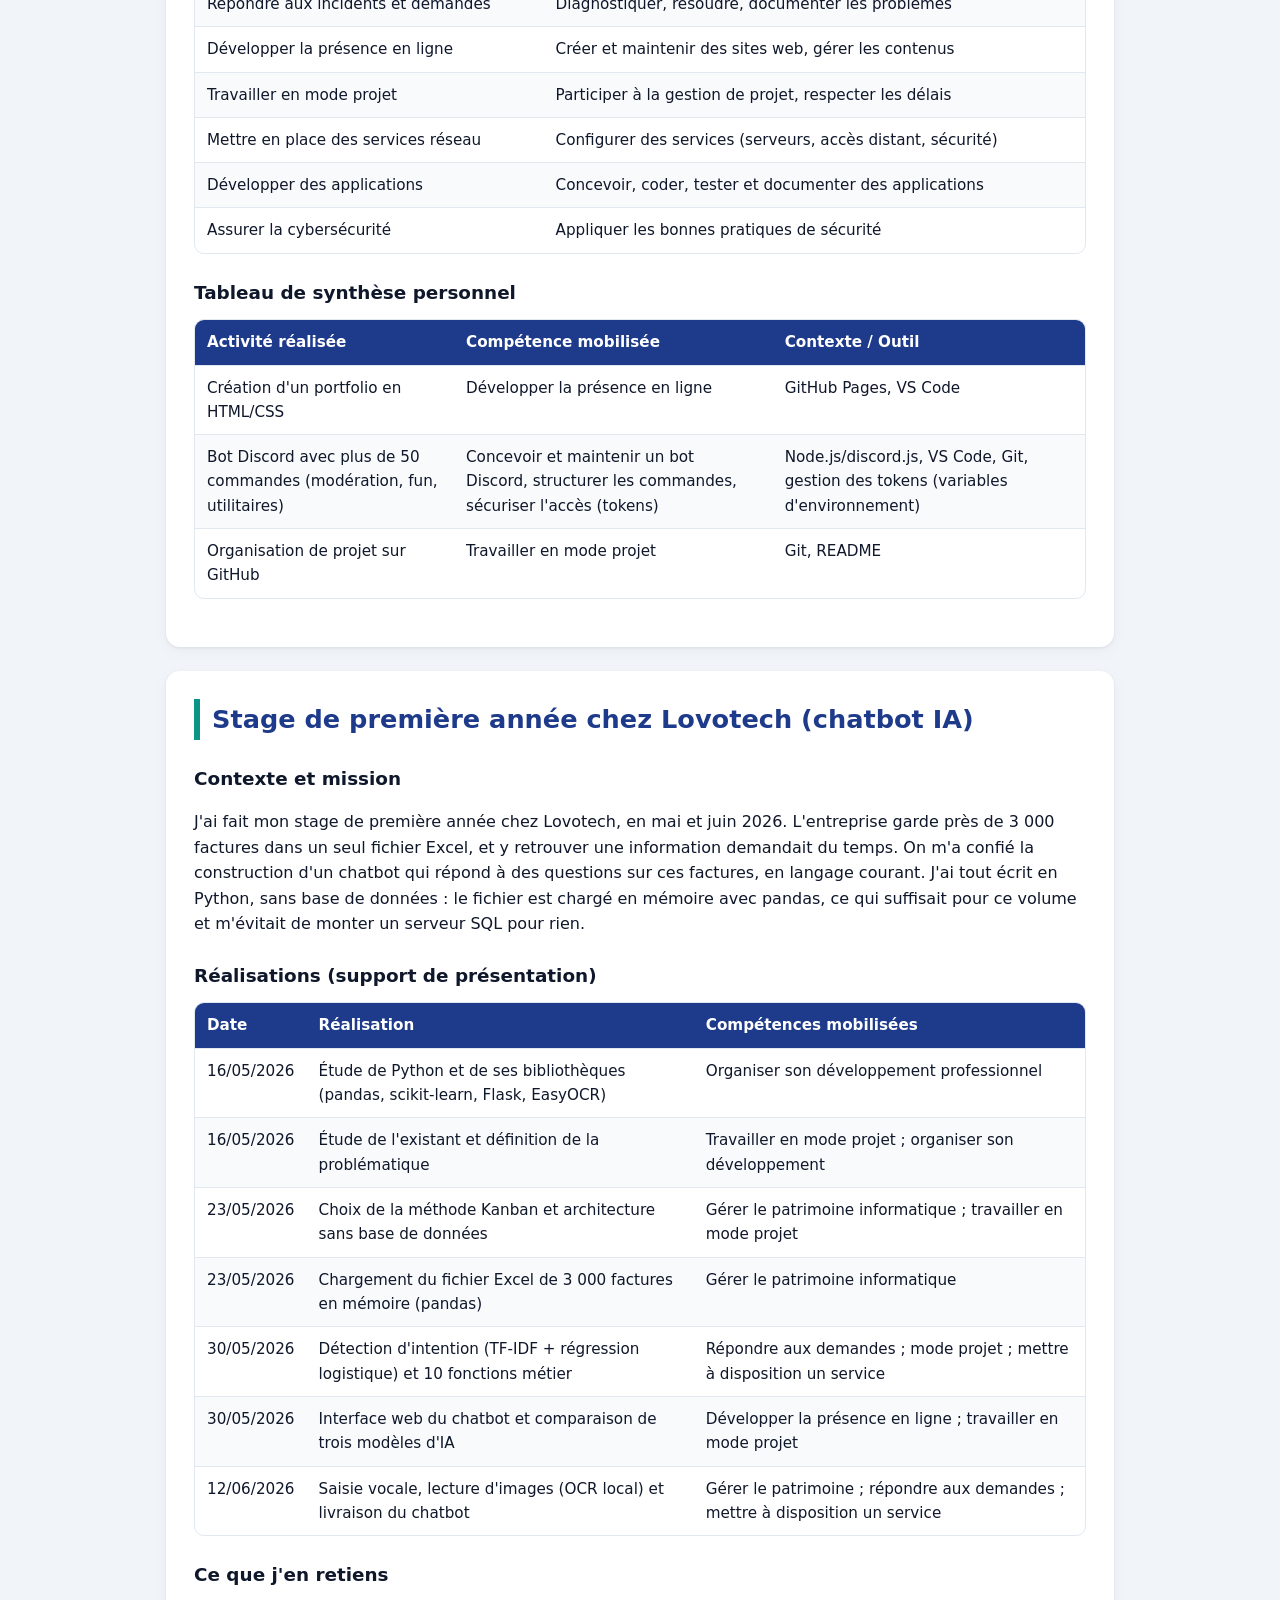
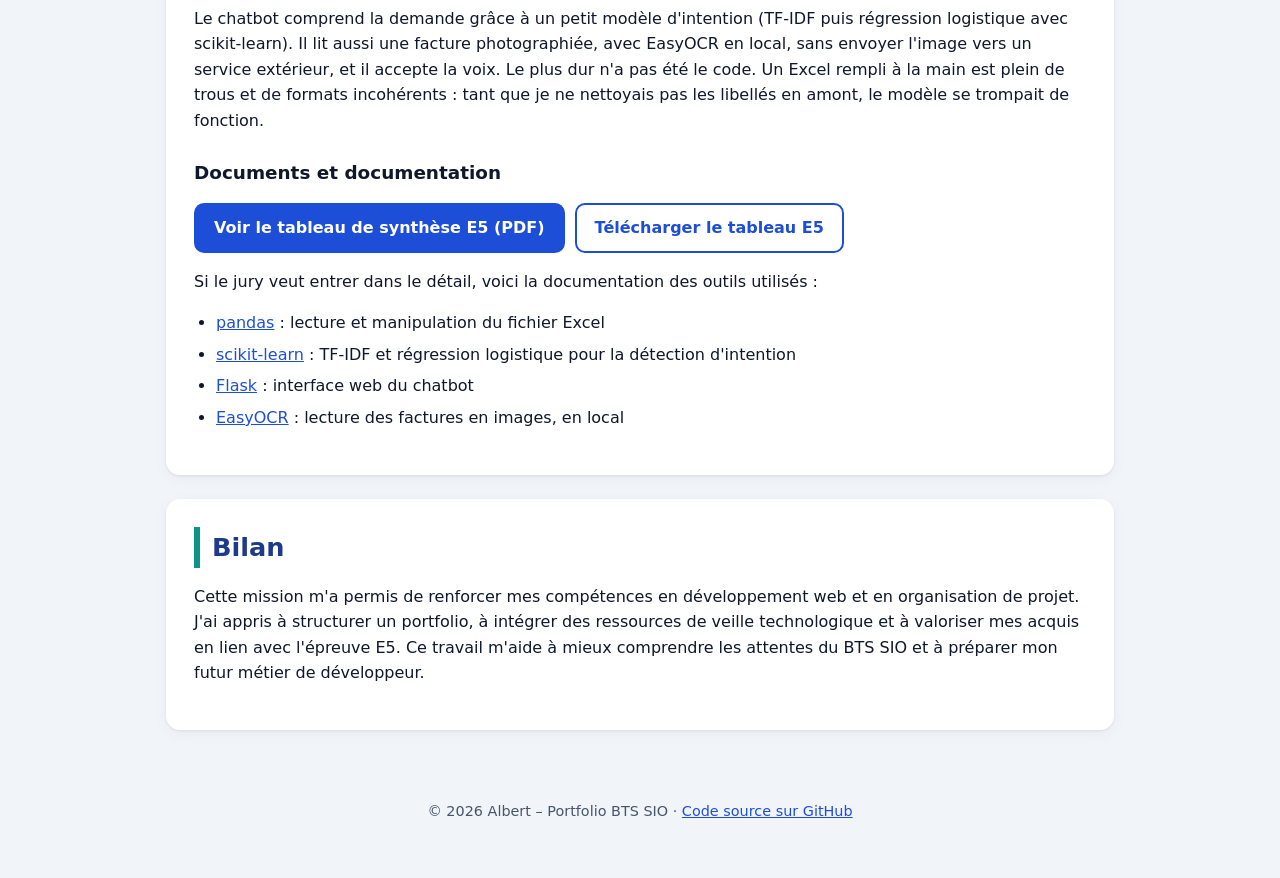
==== commit c5d21de1: "Ajoute le projet Révisions BTS SIO au portfolio - Nouvelle page pages/projet-revision-bts-sio.html :" ====
--- a/index.html
+++ b/index.html
@@ -102,6 +102,15 @@
             Publié sur GitHub avec des versions téléchargeables.
           </p>
           <a class="btn btn-secondaire" href="pages/projet-bloodborne.html">Découvrir le projet</a>
+        </article>
+        <article class="carte-mini">
+          <span class="badge">Projet perso</span>
+          <h3>Révisions BTS SIO</h3>
+          <p>
+            Site de révision interactif pour les deux années de BTS SIO : fiches, quiz de 629 questions et Code Lab
+            pour tester du code dans le navigateur. Publié avec GitHub Pages.
+          </p>
+          <a class="btn btn-secondaire" href="pages/projet-revision-bts-sio.html">Découvrir le projet</a>
         </article>
         <article class="carte-mini">
           <span class="badge">Projet perso</span>
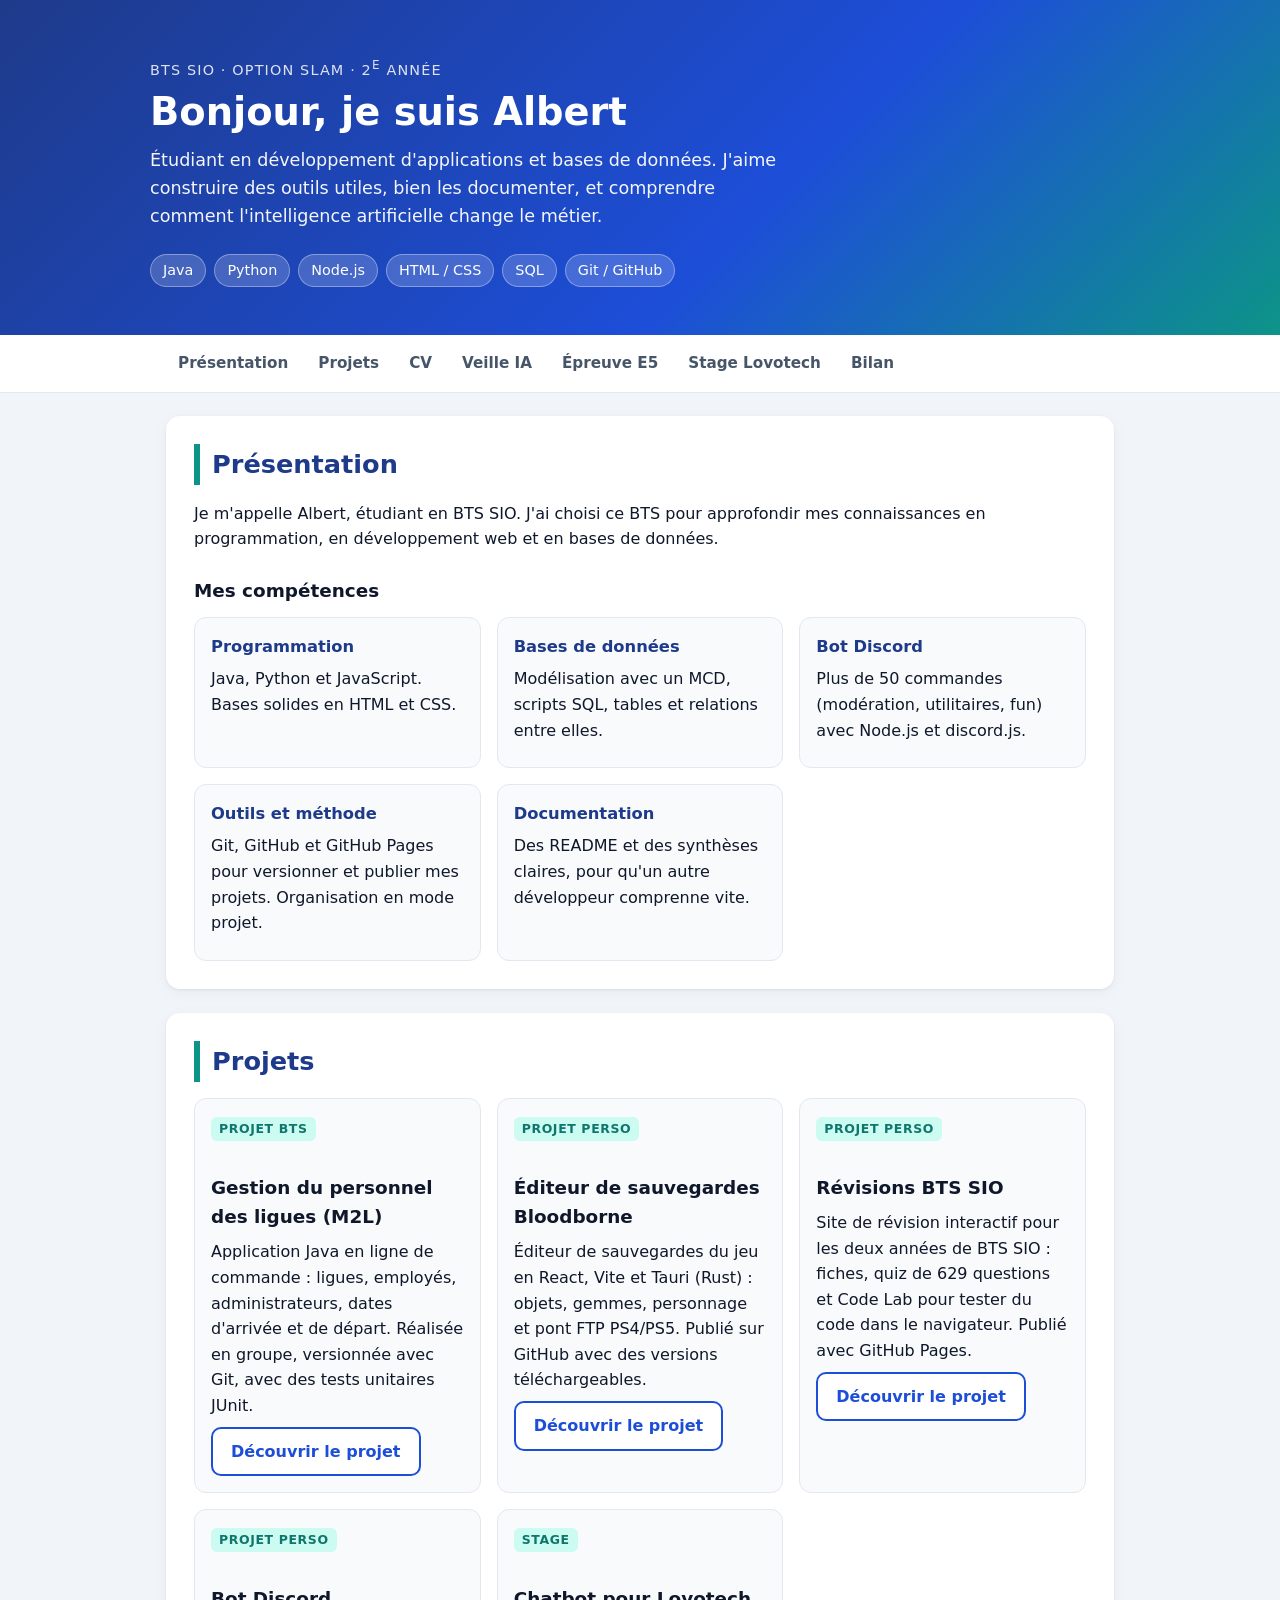
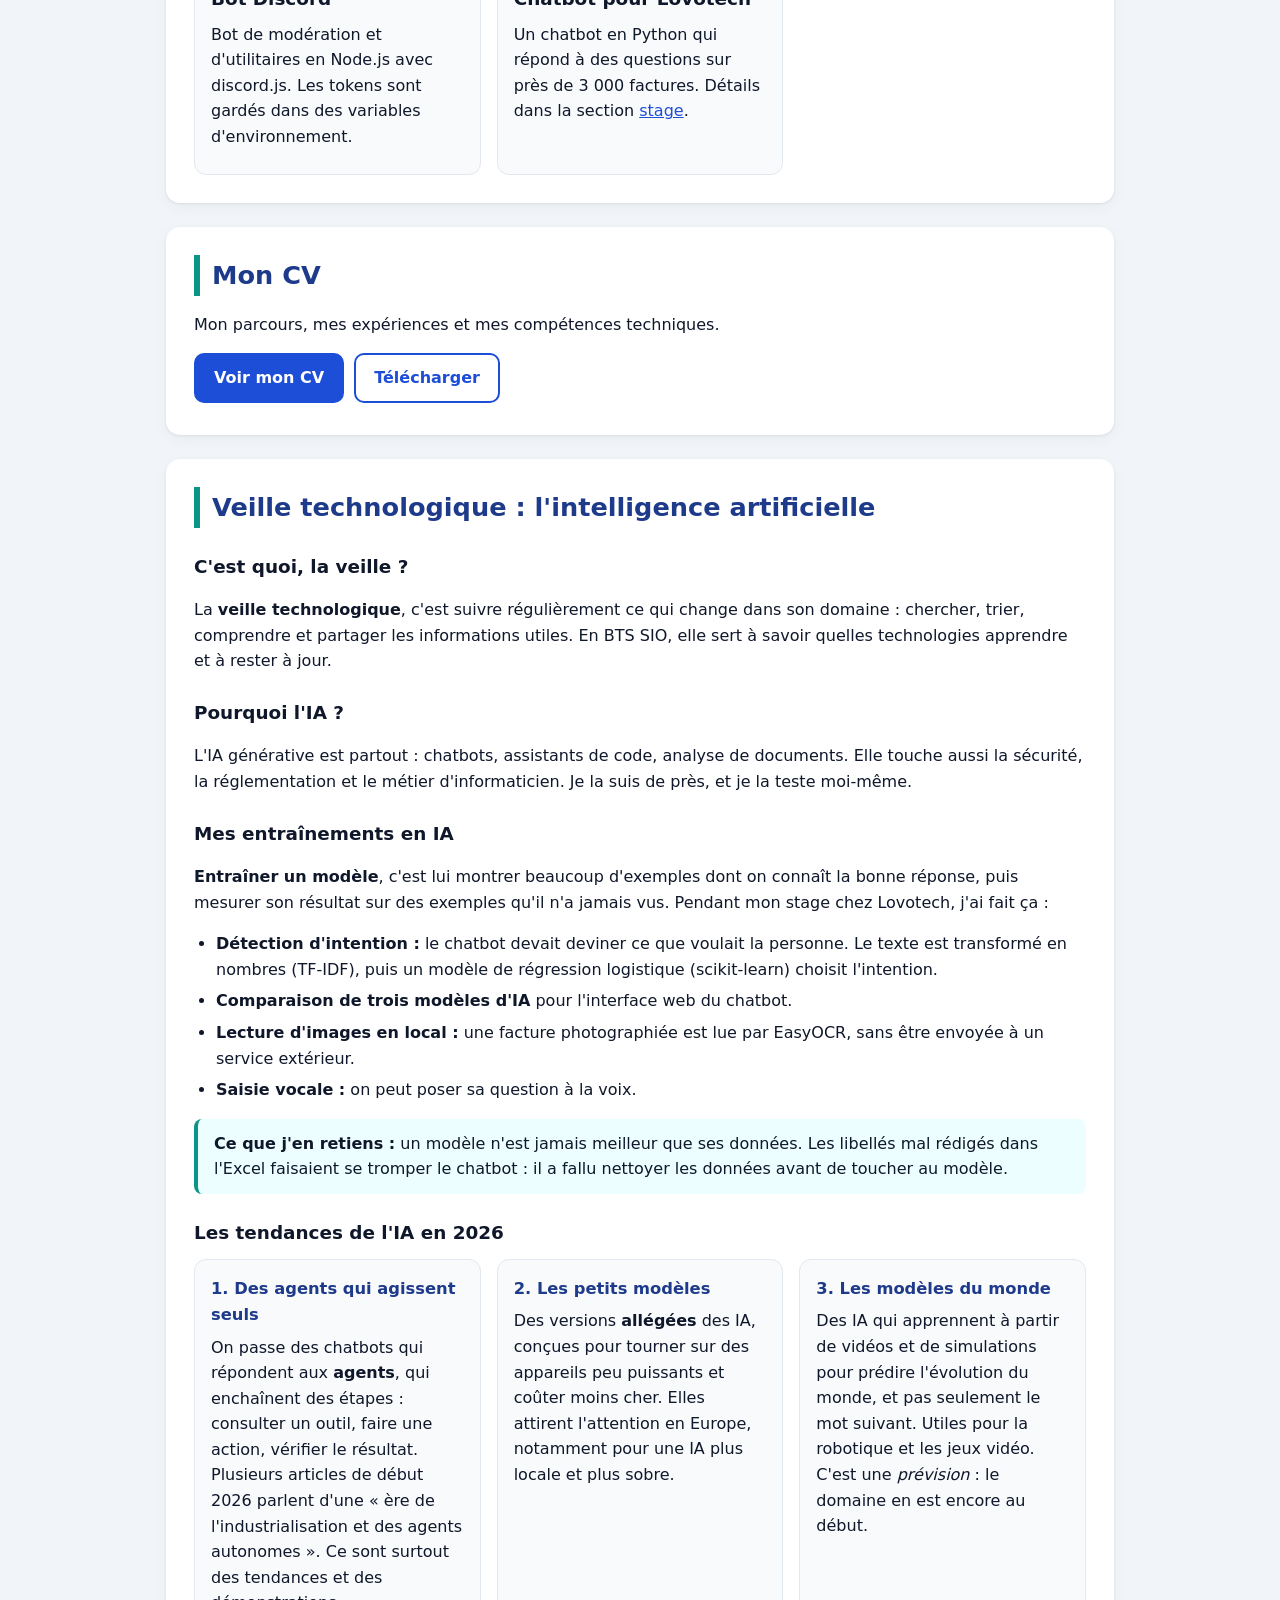
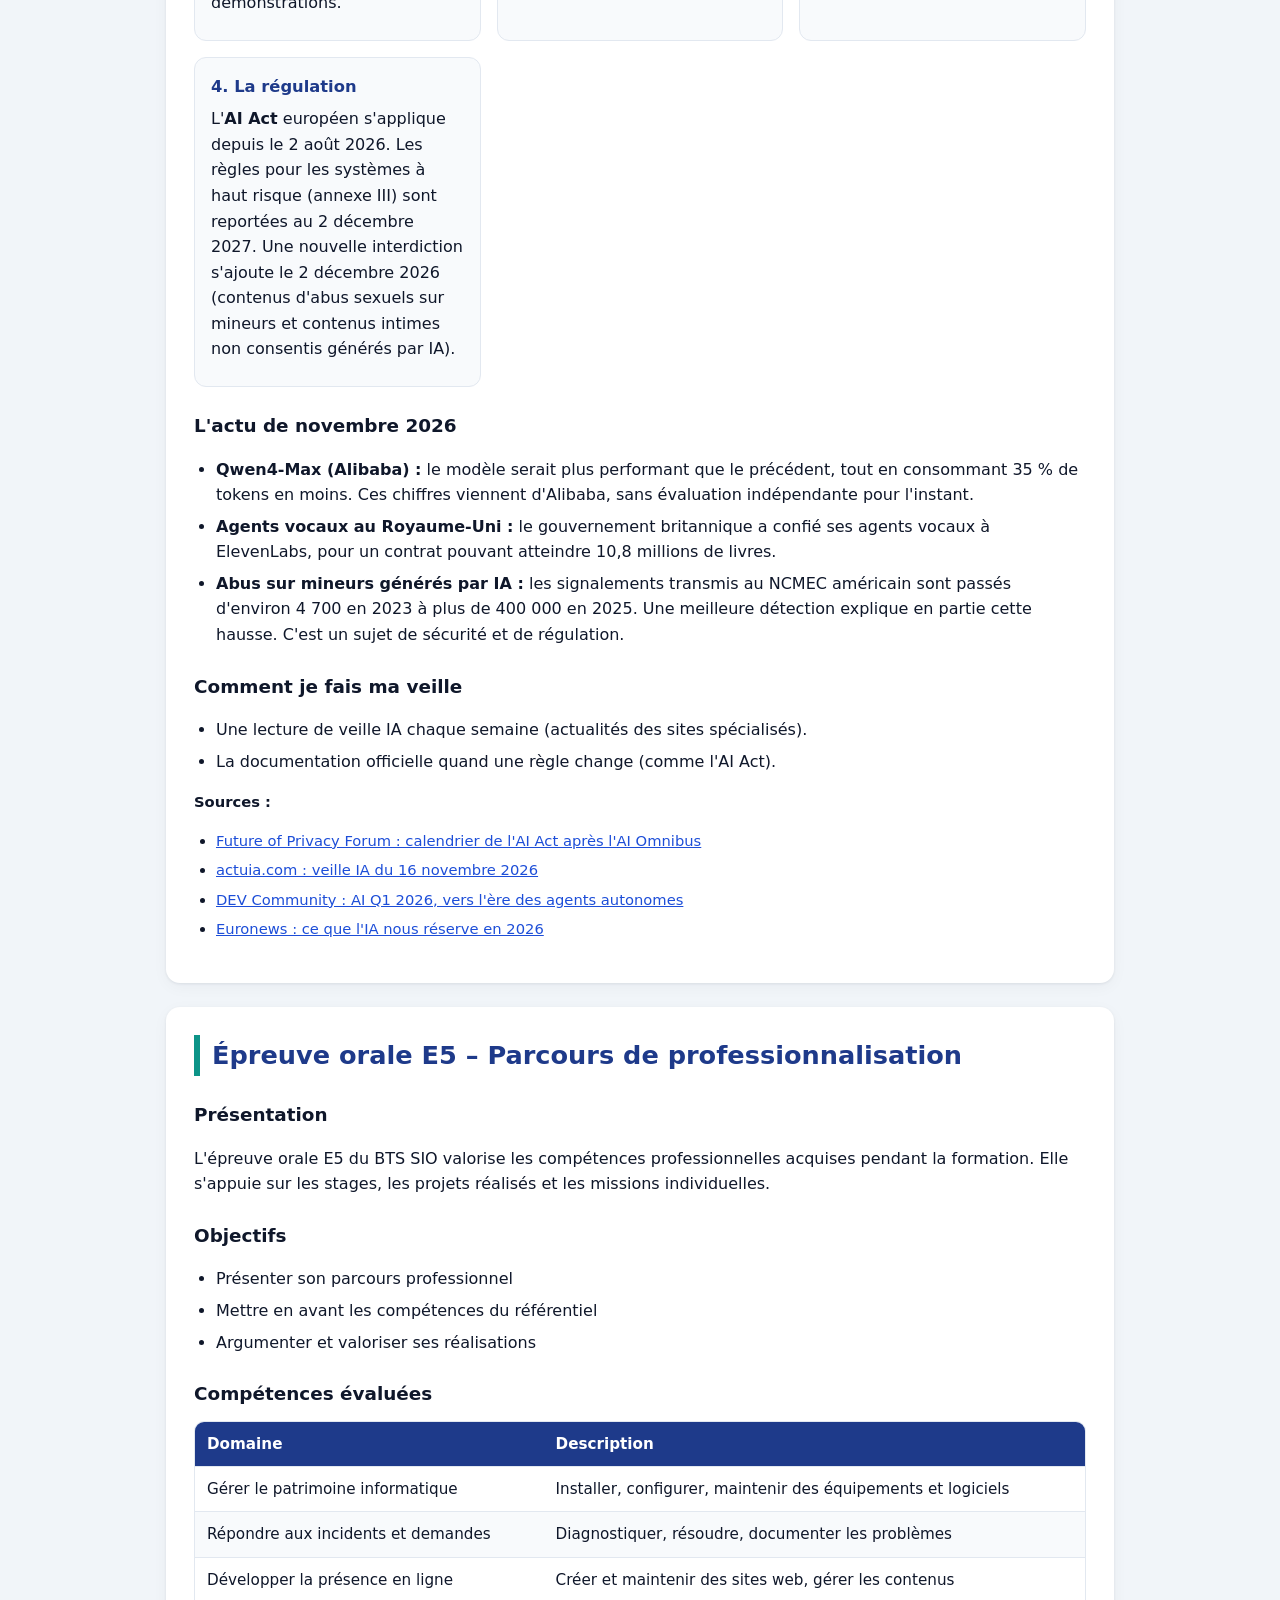
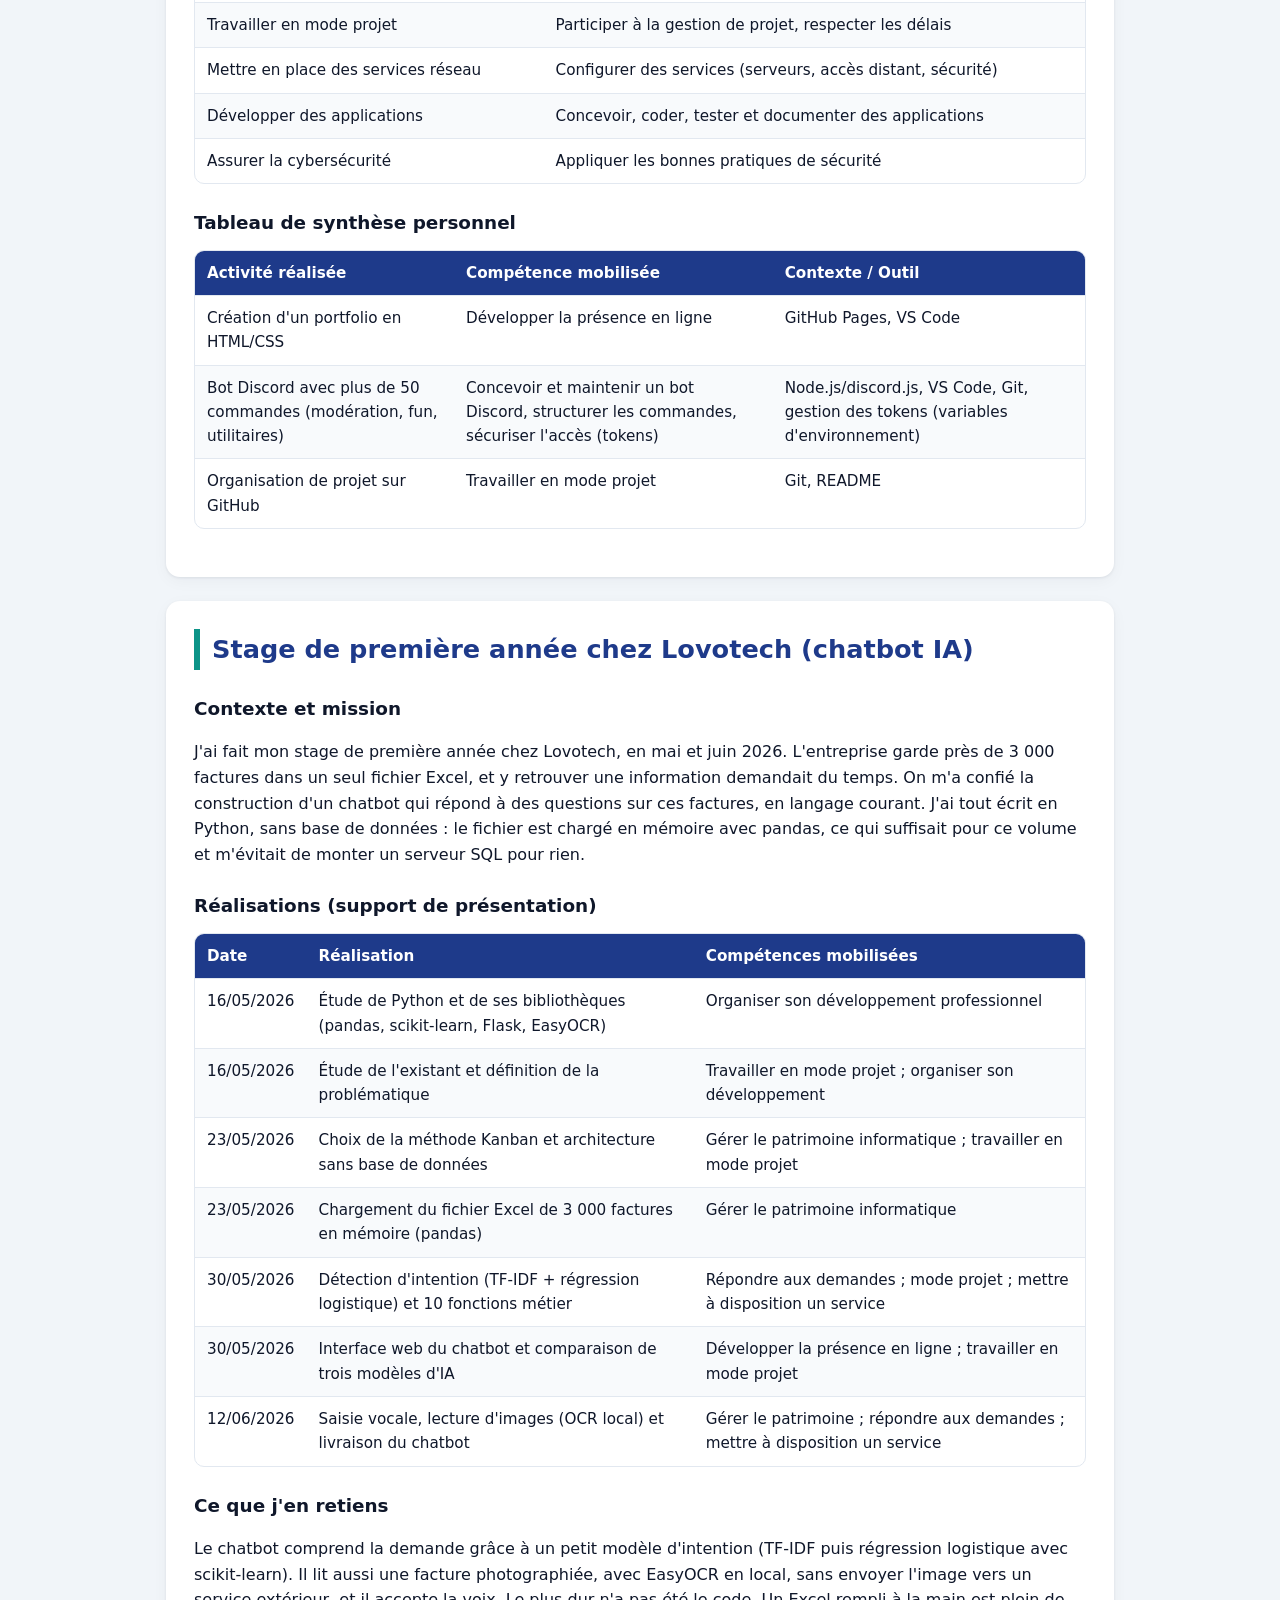
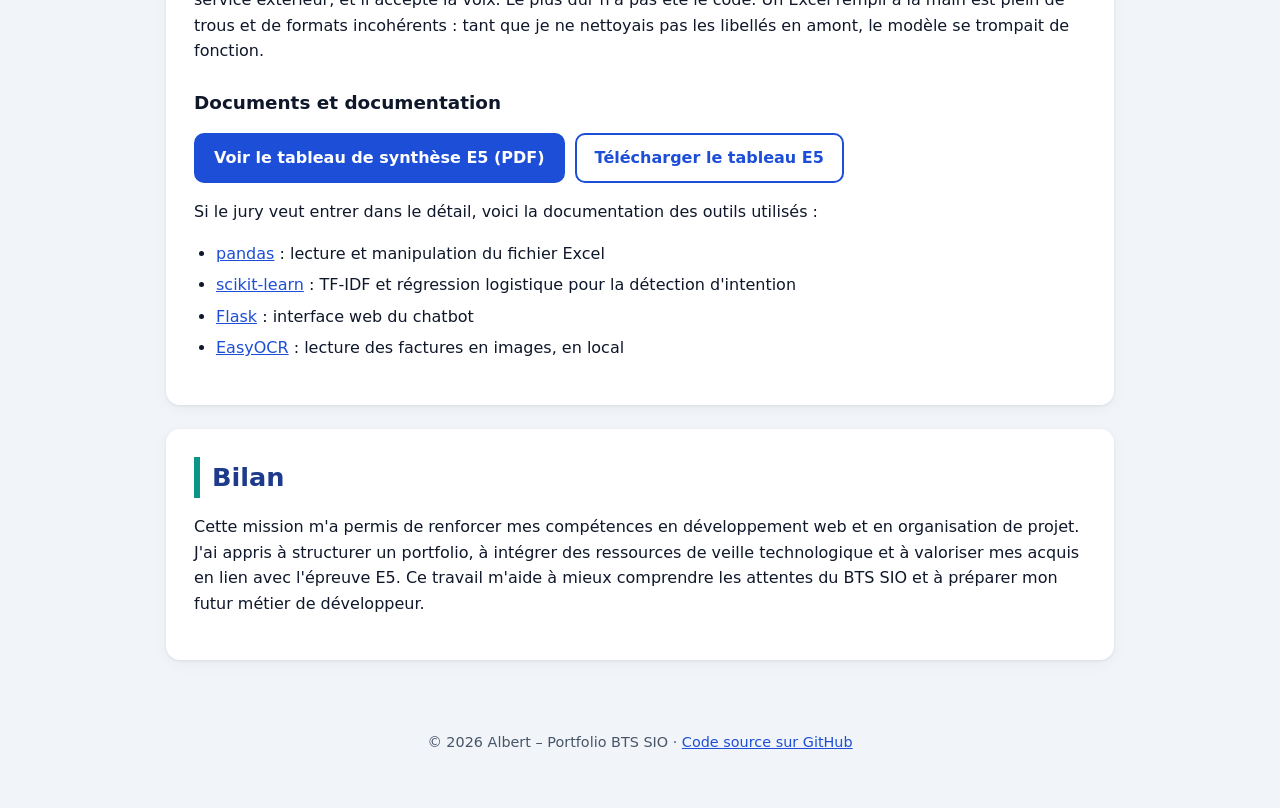
==== commit 84b5fa12: "Modification du fichier index.html pour enlever les deux boutons "Mon CV" et "Voir mon projet M2L" q" ====
--- a/index.html
+++ b/index.html
@@ -19,10 +19,6 @@
         Étudiant en développement d'applications et bases de données. J'aime construire des outils utiles,
         bien les documenter, et comprendre comment l'intelligence artificielle change le métier.
       </p>
-      <div class="boutons">
-        <a class="btn" href="pages/projet-personnel.html">Voir mon projet M2L</a>
-        <a class="btn btn-secondaire" href="documents/cv.pdf" target="_blank" rel="noopener">Mon CV (PDF)</a>
-      </div>
       <ul class="tags" aria-label="Technologies utilisées">
         <li>Java</li>
         <li>Python</li>
